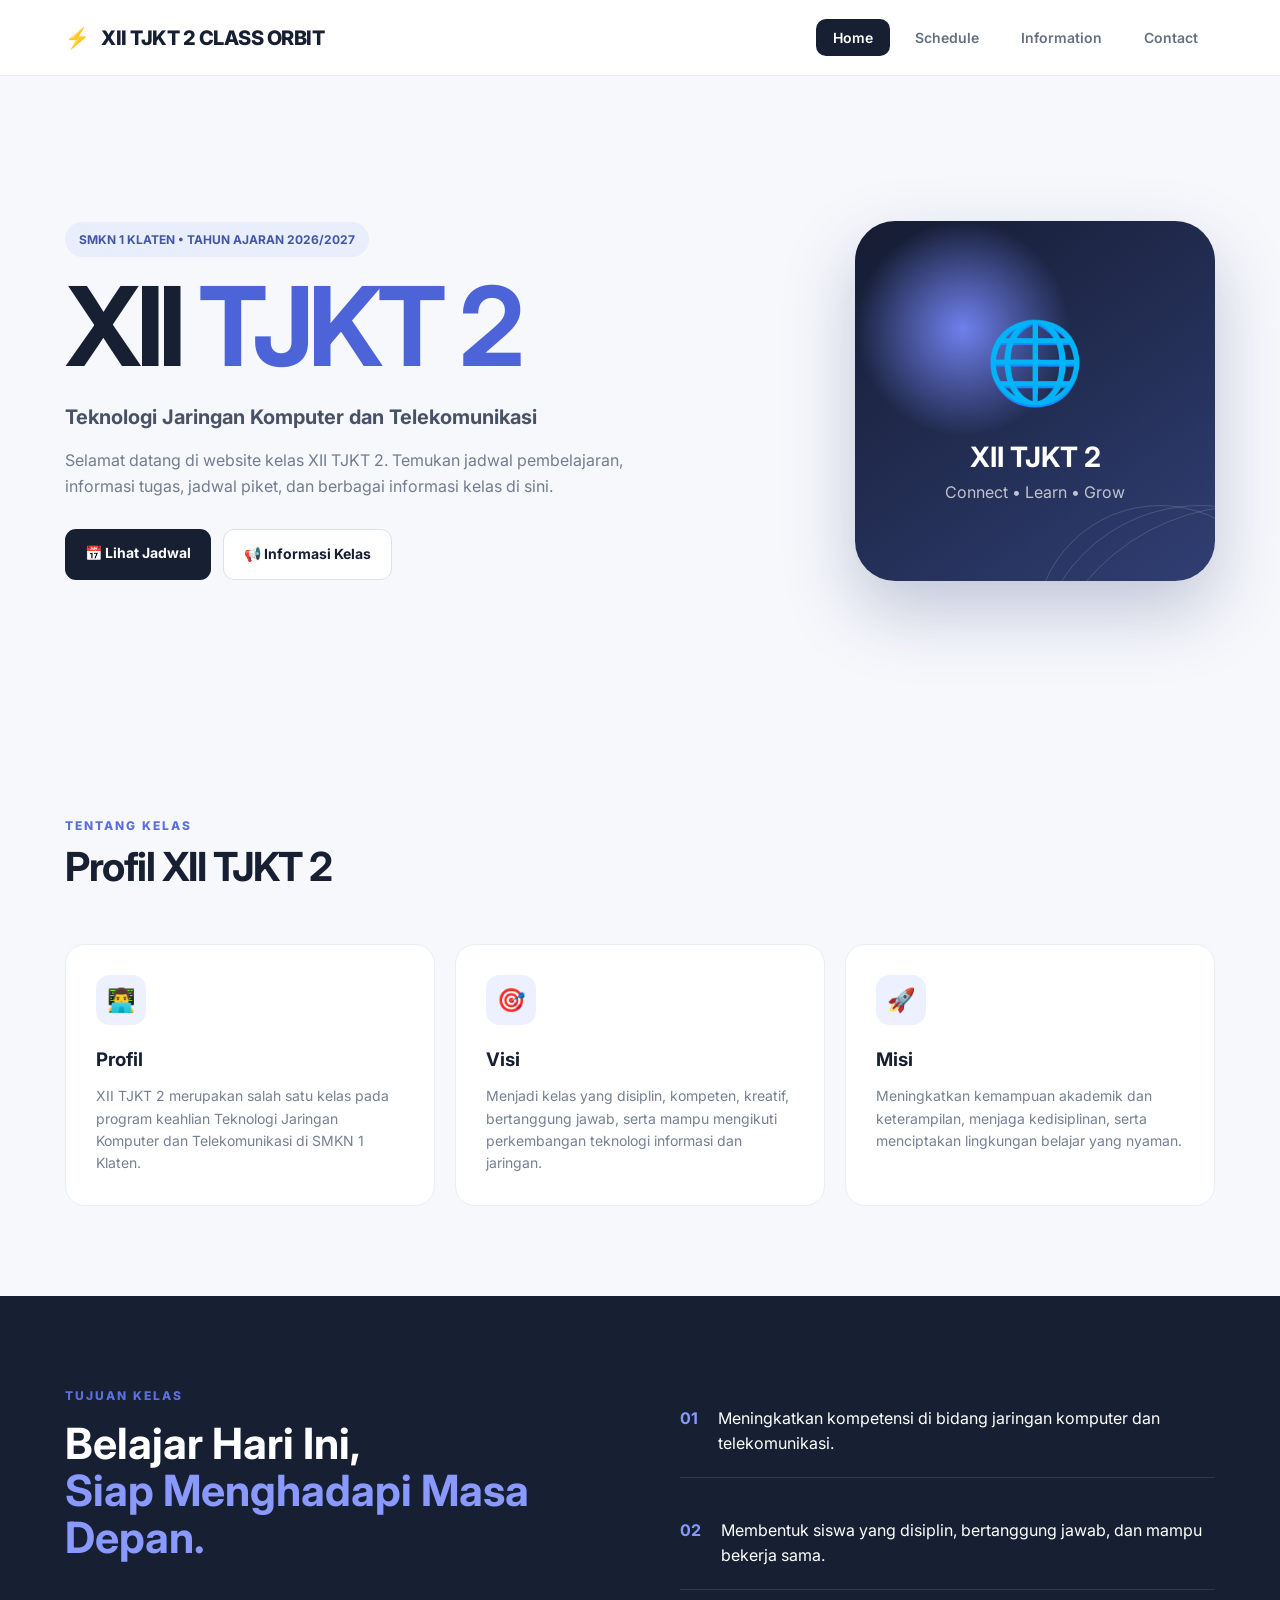
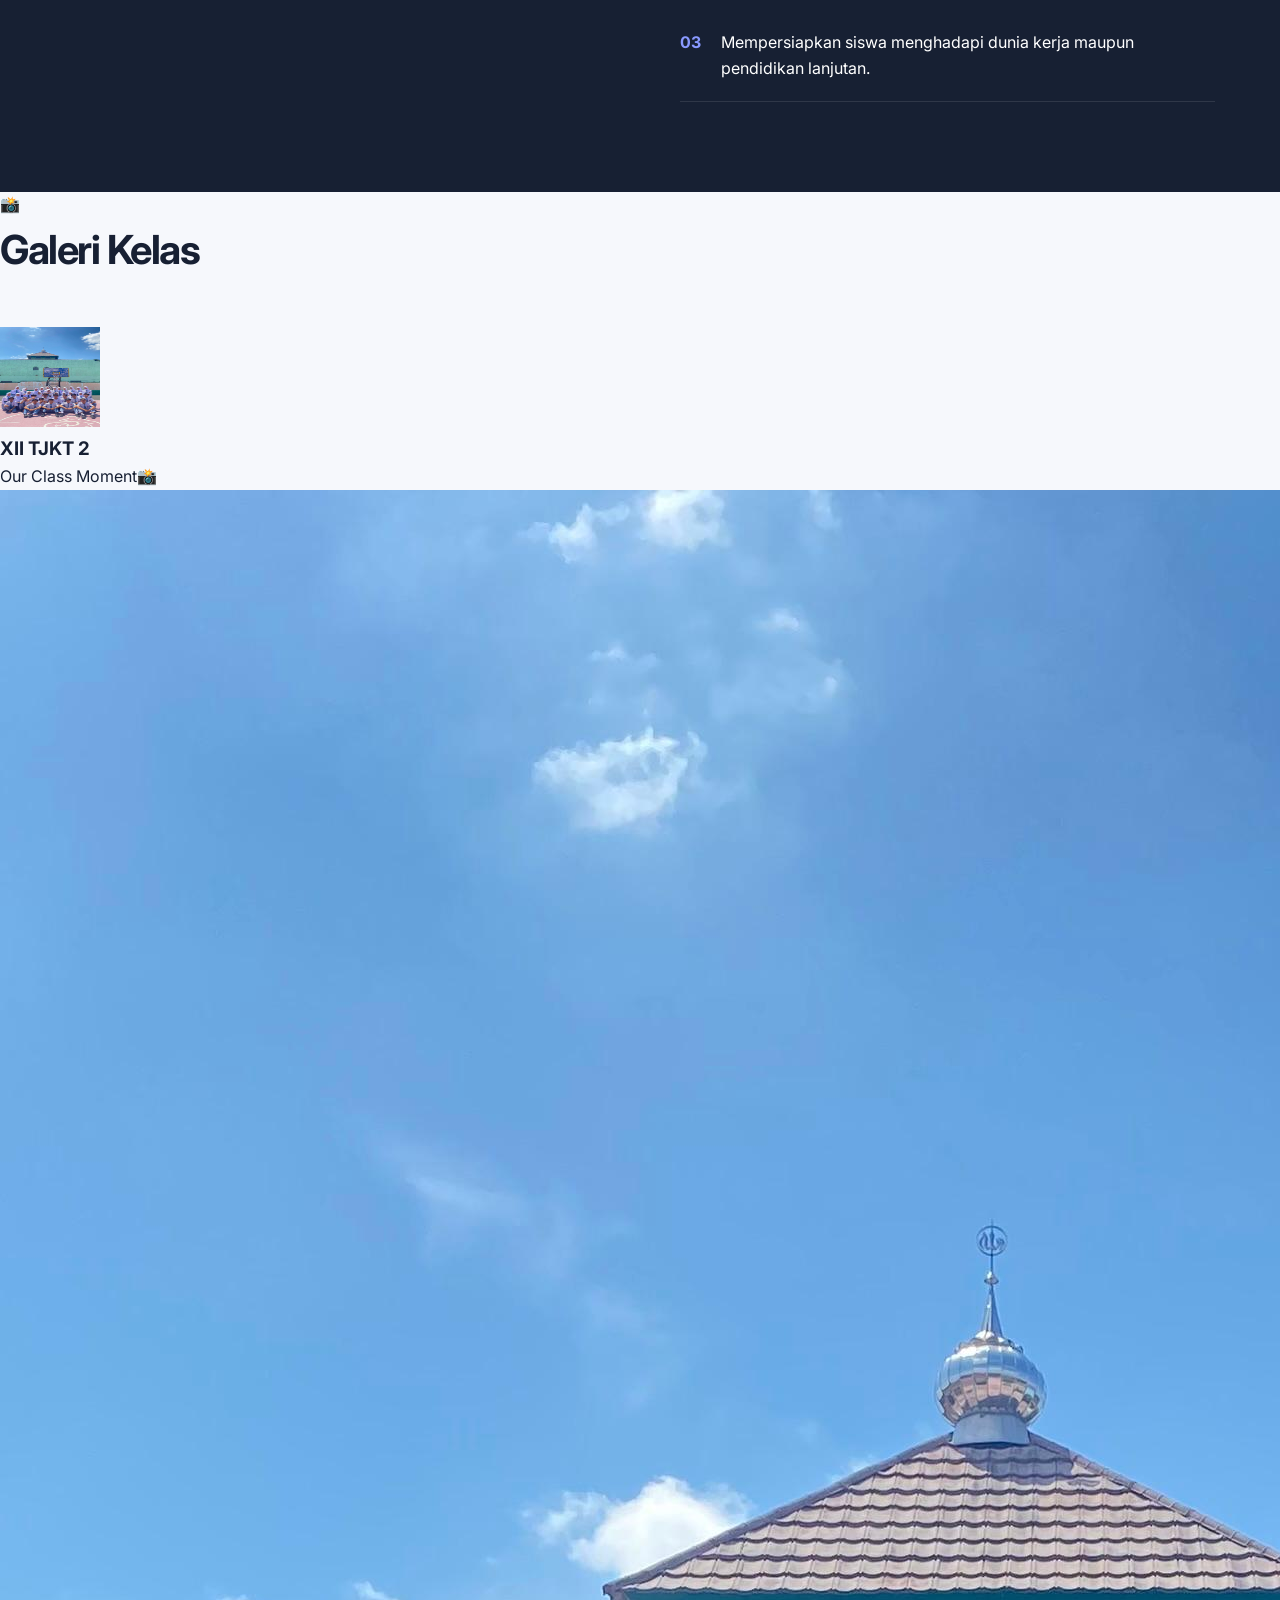
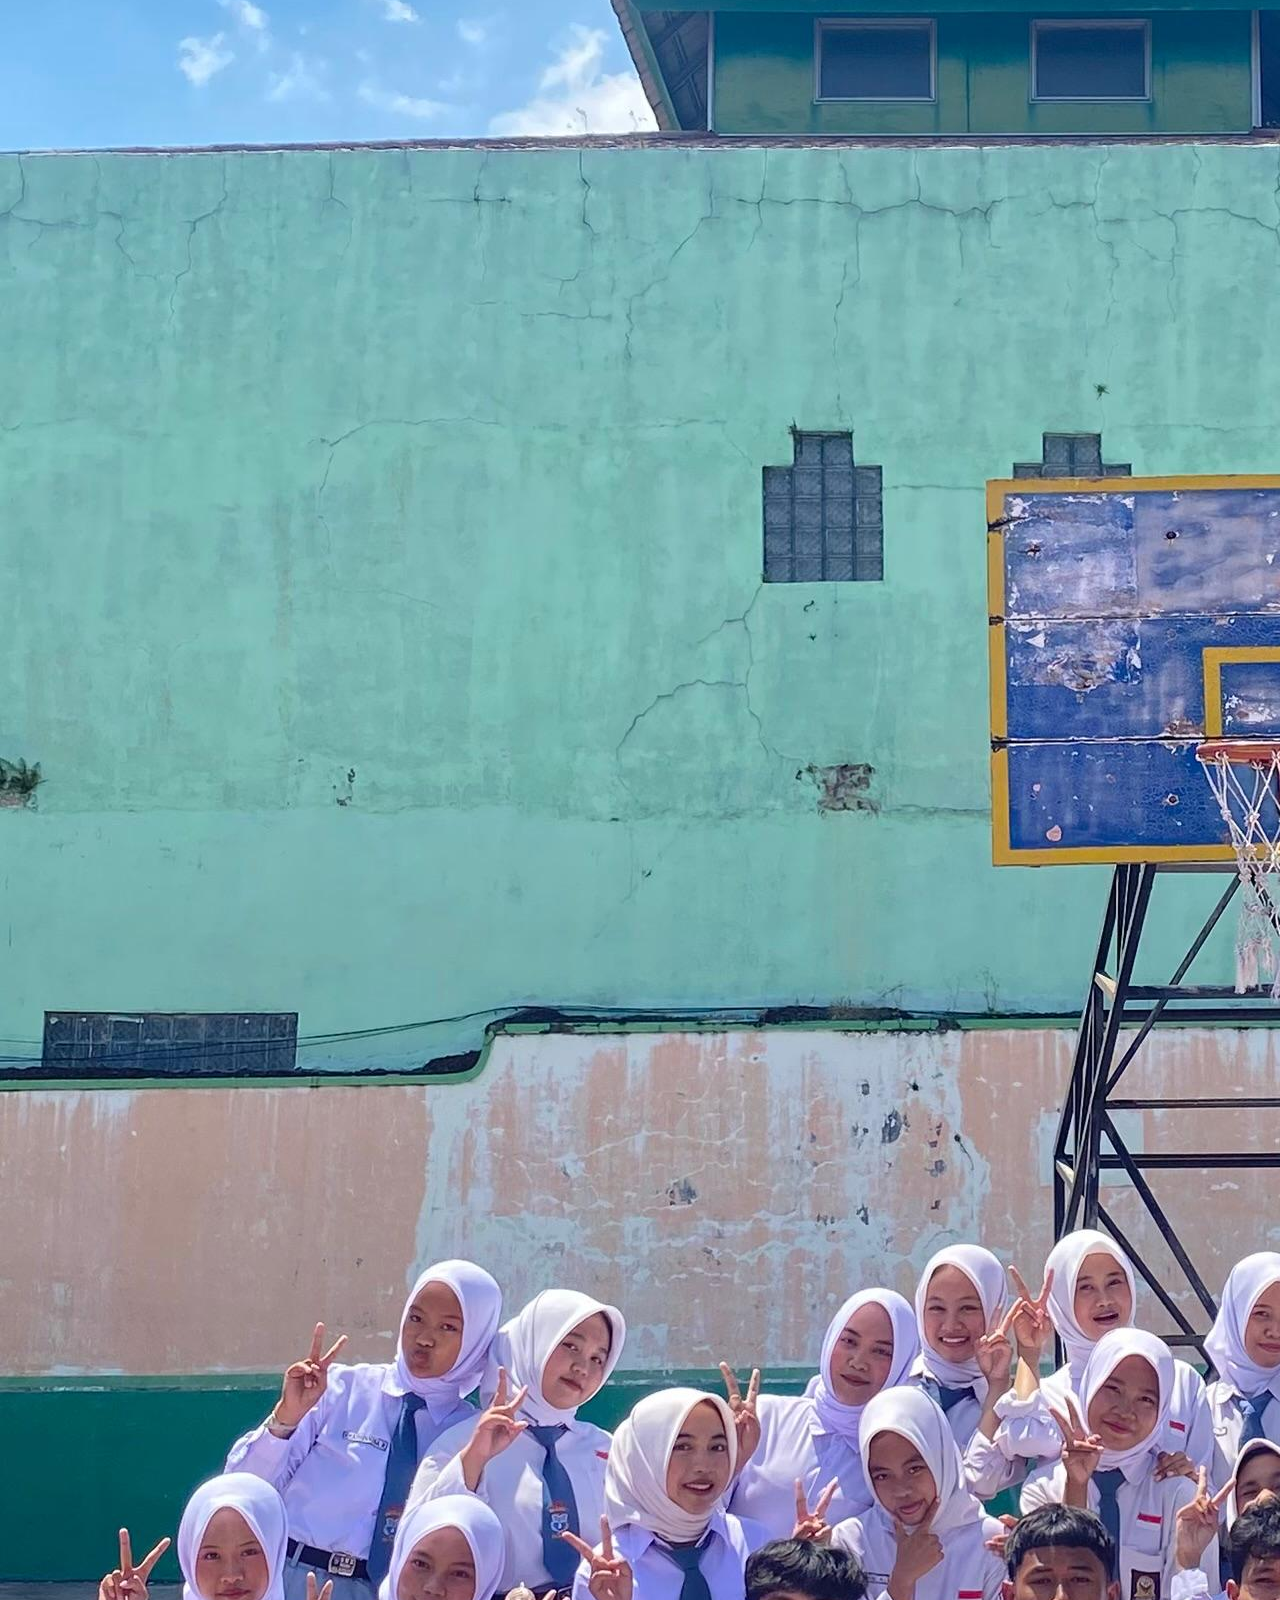
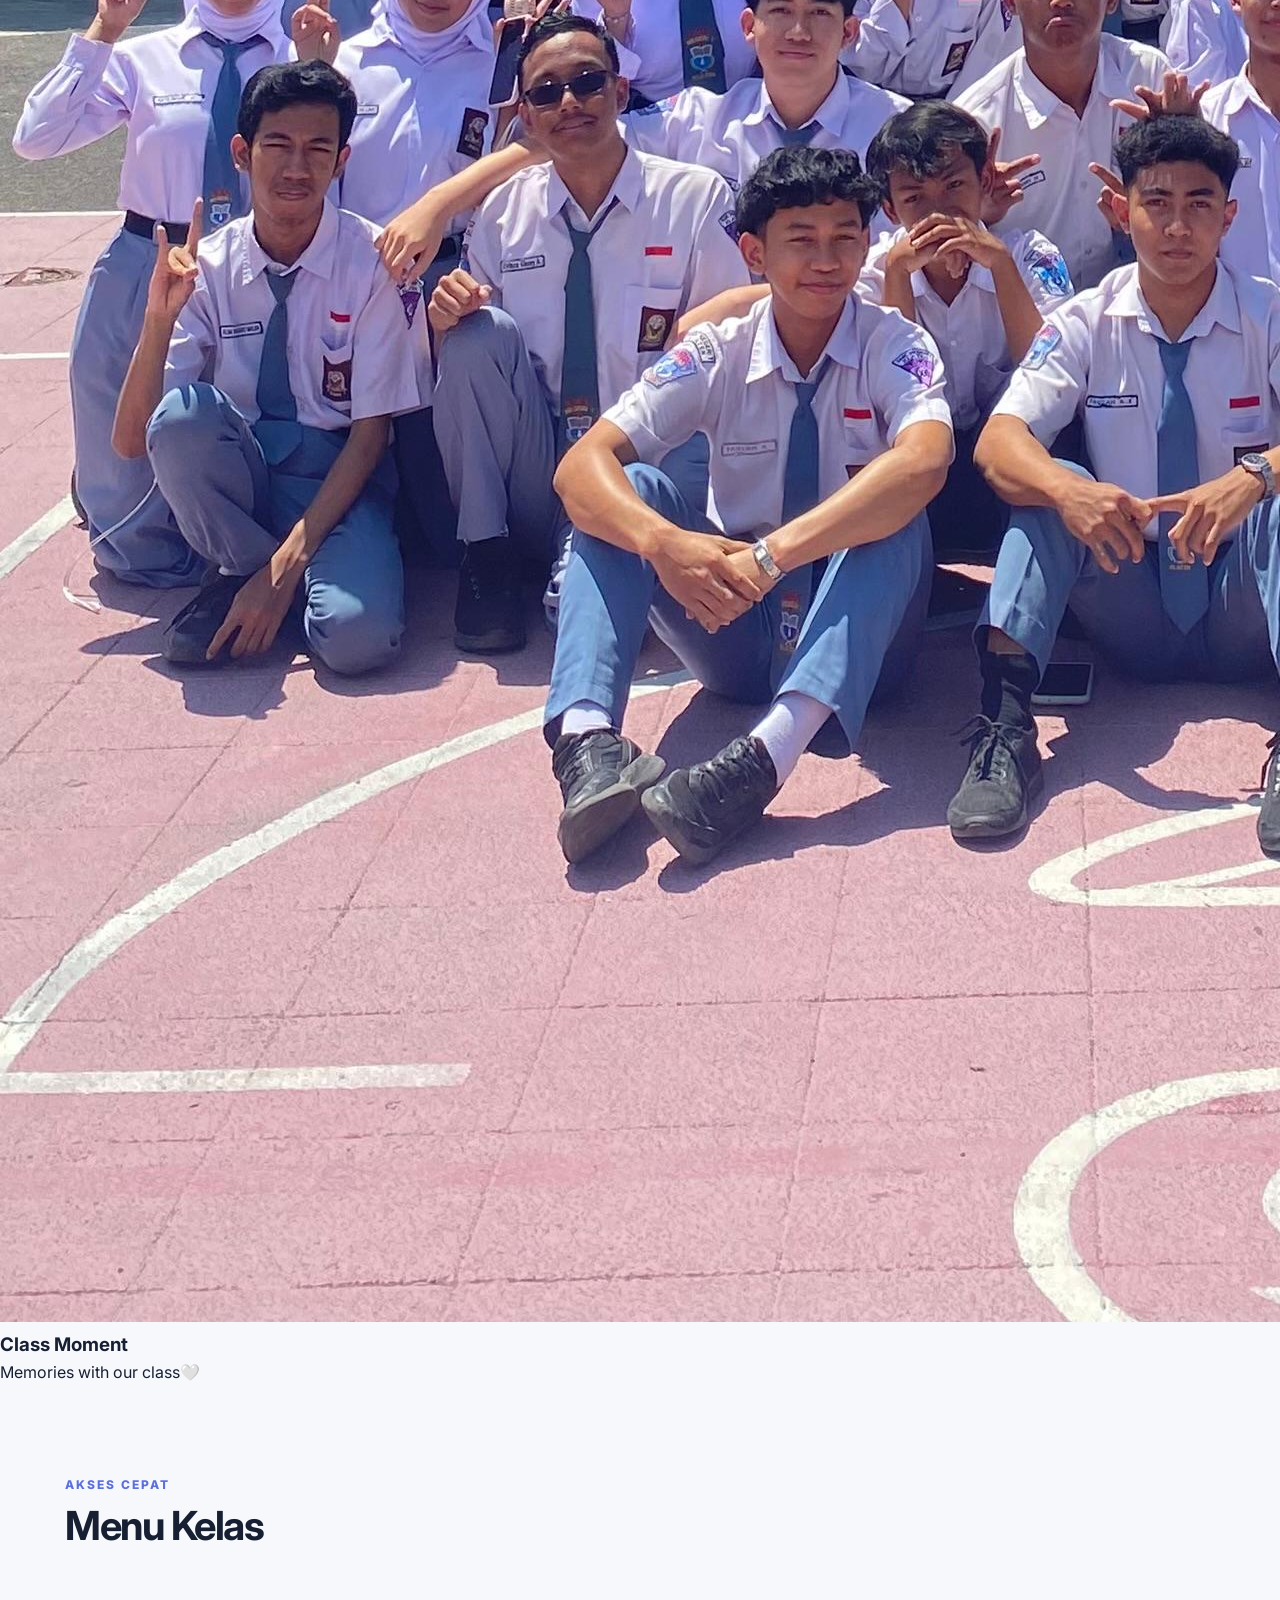
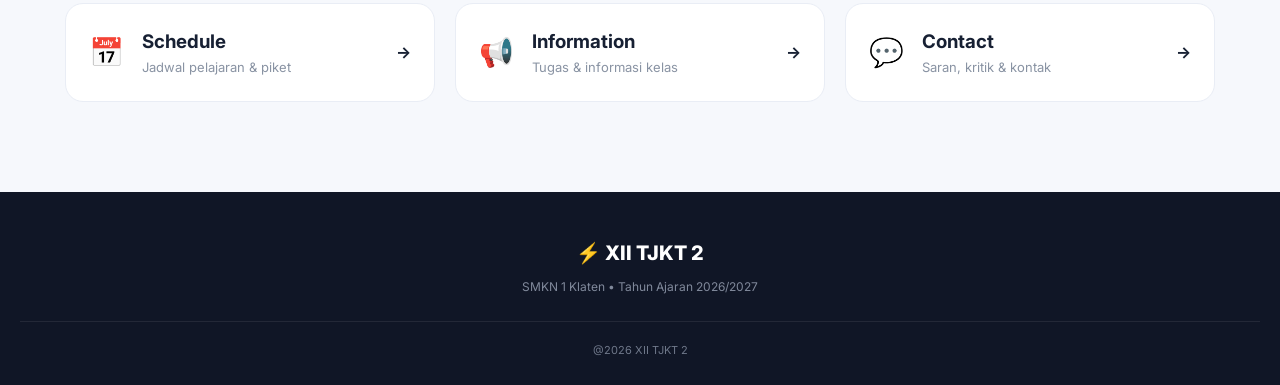
==== index.html @ 71bafb2b "Update index.html" ====
<!DOCTYPE html>
<html lang="id">
<head>
    <meta charset="UTF-8">
    <meta name="viewport" content="width=device-width, initial-scale=1.0">
    <title>XII TJKT 2 | SMKN 1 Klaten</title>
    <link rel="stylesheet" href="css.css">
</head>

<body>

<header>
    <nav class="navbar">
        <div class="logo">
            <span>⚡</span>
            XII TJKT 2 CLASS ORBIT
        </div>

        <ul class="nav-links">
            <li><a href="index.html" class="active">Home</a></li>
            <li><a href="schedule.html">Schedule</a></li>
            <li><a href="information.html">Information</a></li>
            <li><a href="contact.html">Contact</a></li>
        </ul>

        <button class="menu-btn" onclick="toggleMenu()">☰</button>
    </nav>
</header>

<main>

    <!-- HERO -->
    <section class="hero">
        <div class="hero-content">
            <p class="badge">SMKN 1 KLATEN • TAHUN AJARAN 2026/2027</p>

            <h1>
                XII <span>TJKT 2</span>
            </h1>

            <h2>
                Teknologi Jaringan Komputer dan Telekomunikasi
            </h2>

            <p>
                Selamat datang di website kelas XII TJKT 2.
                Temukan jadwal pembelajaran, informasi tugas,
                jadwal piket, dan berbagai informasi kelas di sini.
            </p>

            <div class="hero-buttons">
                <a href="schedule.html" class="btn primary">
                    📅 Lihat Jadwal
                </a>

                <a href="information.html" class="btn secondary">
                    📢 Informasi Kelas
                </a>
            </div>
        </div>

        <div class="hero-card">
            <div class="network-icon">🌐</div>
            <h3>XII TJKT 2</h3>
            <p>Connect • Learn • Grow</p>

            <div class="network-lines">
                <span></span>
                <span></span>
                <span></span>
            </div>
        </div>
    </section>

    <!-- PROFILE -->
    <section class="section">
        <div class="section-title">
            <p>TENTANG KELAS</p>
            <h2>Profil XII TJKT 2</h2>
        </div>

        <div class="profile-grid">

            <div class="profile-card">
                <div class="icon">👨‍💻</div>
                <h3>Profil</h3>
                <p>
                    XII TJKT 2 merupakan salah satu kelas pada program
                    keahlian Teknologi Jaringan Komputer dan Telekomunikasi
                    di SMKN 1 Klaten.
                </p>
            </div>

            <div class="profile-card">
                <div class="icon">🎯</div>
                <h3>Visi</h3>
                <p>
                    Menjadi kelas yang disiplin, kompeten, kreatif,
                    bertanggung jawab, serta mampu mengikuti perkembangan
                    teknologi informasi dan jaringan.
                </p>
            </div>

            <div class="profile-card">
                <div class="icon">🚀</div>
                <h3>Misi</h3>
                <p>
                    Meningkatkan kemampuan akademik dan keterampilan,
                    menjaga kedisiplinan,
                    serta menciptakan lingkungan belajar yang nyaman.
                </p>
            </div>

        </div>
    </section>

    <!-- TUJUAN -->
    <section class="purpose">
        <div class="purpose-content">
            <div>
                <p class="mini-title">TUJUAN KELAS</p>
                <h2>Belajar Hari Ini,<br><span>Siap Menghadapi Masa Depan.</span></h2>
            </div>

            <div class="purpose-list">
                <div>
                    <b>01</b>
                    <p>Meningkatkan kompetensi di bidang jaringan komputer dan telekomunikasi.</p>
                </div>

                <div>
                    <b>02</b>
                    <p>Membentuk siswa yang disiplin, bertanggung jawab, dan mampu bekerja sama.</p>
                </div>

                <div>
                    <b>03</b>
                    <p>Mempersiapkan siswa menghadapi dunia kerja maupun pendidikan lanjutan.</p>
                </div>
            </div>
        </div>
    </section>

    <!-- GALERI KELAS -->
<section class="class-gallery">

    <div class="section-title">
        <span>📸</span>
        <h2>Galeri Kelas</h2>
    </div>

    <div class="polaroid-gallery">

        <!-- FOTO 1 -->
        <div class="polaroid polaroid-left">
            <div class="polaroid-photo">
                <img src="img1.jpg" width="100" height="100" alt="Foto Kelas XII TJKT 2">
            </div>

            <div class="polaroid-caption">
                <h3>XII TJKT 2</h3>
                <p>Our Class Moment📸</p>
            </div>
        </div>

        <!-- FOTO 2 -->
        <div class="polaroid polaroid-right">
            <div class="polaroid-photo">
                <img src="img2.jpg" alt="Foto Kegiatan XII TJKT 2">
            </div>

            <div class="polaroid-caption">
                <h3>Class Moment</h3>
                <p>Memories with our class🤍</p>
            </div>
        </div>

    </div>

</section>
    
    <!-- QUICK ACCESS -->
    <section class="section">
        <div class="section-title">
            <p>AKSES CEPAT</p>
            <h2>Menu Kelas</h2>
        </div>

        <div class="quick-grid">

            <a href="schedule.html" class="quick-card">
                <span>📅</span>
                <div>
                    <h3>Schedule</h3>
                    <p>Jadwal pelajaran & piket</p>
                </div>
                <b>→</b>
            </a>

            <a href="information.html" class="quick-card">
                <span>📢</span>
                <div>
                    <h3>Information</h3>
                    <p>Tugas & informasi kelas</p>
                </div>
                <b>→</b>
            </a>

            <a href="contact.html" class="quick-card">
                <span>💬</span>
                <div>
                    <h3>Contact</h3>
                    <p>Saran, kritik & kontak</p>
                </div>
                <b>→</b>
            </a>

        </div>
    </section>

</main>

<footer>
    <div class="footer-logo">⚡ XII TJKT 2</div>
    <p>SMKN 1 Klaten • Tahun Ajaran 2026/2027</p>
    <div class="copyright">@2026 XII TJKT 2</div>
</footer>

<script src="js.js"></script>

</body>
</html>
---- css.css ----
@import url('https://fonts.googleapis.com/css2?family=Inter:wght@400;500;600;700;800&display=swap');

* {
    margin: 0;
    padding: 0;
    box-sizing: border-box;
}

html {
    scroll-behavior: smooth;
}

body {
    font-family: 'Inter', sans-serif;
    background: #f6f8fc;
    color: #172033;
    line-height: 1.6;
}


/* =========================
   NAVBAR
========================= */

header {
    position: sticky;
    top: 0;
    z-index: 1000;
    background: rgba(255,255,255,.92);
    backdrop-filter: blur(15px);
    border-bottom: 1px solid #e9edf5;
}

.navbar {
    max-width: 1200px;
    margin: auto;
    height: 75px;

    display: flex;
    align-items: center;
    justify-content: space-between;

    padding: 0 25px;
}

.logo {
    font-size: 20px;
    font-weight: 800;
    letter-spacing: -.5px;
}

.logo span {
    margin-right: 8px;
}

.nav-links {
    display: flex;
    gap: 8px;
    list-style: none;
}

.nav-links a {
    text-decoration: none;
    color: #657083;

    padding: 10px 17px;
    border-radius: 10px;

    font-size: 14px;
    font-weight: 600;

    transition: .3s;
}

.nav-links a:hover,
.nav-links a.active {
    background: #172033;
    color: white;
}

.menu-btn {
    display: none;
    border: none;
    background: none;
    font-size: 25px;
    cursor: pointer;
}


/* =========================
   HERO
========================= */

.hero {
    min-height: 650px;

    max-width: 1200px;
    margin: auto;

    padding: 80px 25px;

    display: flex;
    align-items: center;
    justify-content: space-between;

    gap: 70px;
}

.hero-content {
    max-width: 650px;
}

.badge {
    display: inline-block;

    background: #e9eefc;
    color: #4257a5;

    padding: 8px 14px;
    border-radius: 50px;

    font-size: 12px;
    font-weight: 700;

    margin-bottom: 20px;
}

.hero h1 {
    font-size: clamp(65px, 10vw, 110px);
    line-height: .9;

    letter-spacing: -6px;
}

.hero h1 span {
    color: #4d63d8;
}

.hero h2 {
    margin-top: 25px;

    font-size: 20px;
    color: #475267;
}

.hero-content > p:not(.badge) {
    margin-top: 15px;

    max-width: 570px;
    color: #727d90;
}

.hero-buttons {
    display: flex;
    gap: 12px;
    margin-top: 30px;
}

.btn {
    display: inline-block;

    padding: 13px 20px;

    border-radius: 11px;

    text-decoration: none;

    font-size: 14px;
    font-weight: 700;

    transition: .3s;
}

.btn.primary {
    background: #172033;
    color: white;
}

.btn.primary:hover {
    transform: translateY(-3px);
}

.btn.secondary {
    border: 1px solid #dce1ea;
    color: #172033;
    background: white;
}


/* HERO CARD */

.hero-card {
    width: 360px;
    height: 360px;

    flex-shrink: 0;

    border-radius: 40px;

    background:
        radial-gradient(circle at 30% 30%, #6f80ed, transparent 30%),
        linear-gradient(145deg, #151c32, #303e73);

    color: white;

    display: flex;
    flex-direction: column;

    align-items: center;
    justify-content: center;

    box-shadow: 0 30px 70px rgba(39,53,110,.25);

    position: relative;
    overflow: hidden;
}

.network-icon {
    font-size: 80px;
    margin-bottom: 10px;
}

.hero-card h3 {
    font-size: 28px;
}

.hero-card p {
    opacity: .7;
}

.network-lines span {
    position: absolute;

    border: 1px solid rgba(255,255,255,.15);
    border-radius: 50%;
}

.network-lines span:nth-child(1) {
    width: 250px;
    height: 250px;
}

.network-lines span:nth-child(2) {
    width: 330px;
    height: 330px;
}

.network-lines span:nth-child(3) {
    width: 430px;
    height: 430px;
}


/* =========================
   SECTION
========================= */

.section {
    max-width: 1200px;
    margin: auto;
    padding: 90px 25px;
}

.section-title {
    margin-bottom: 45px;
}

.section-title p,
.mini-title {
    color: #5c70dd;

    font-size: 12px;
    font-weight: 800;

    letter-spacing: 2px;
}

.section-title h2 {
    font-size: 40px;
    letter-spacing: -1.5px;
}


/* =========================
   PROFILE
========================= */

.profile-grid {
    display: grid;
    grid-template-columns: repeat(3, 1fr);
    gap: 20px;
}

.profile-card {
    background: white;

    padding: 30px;

    border-radius: 20px;

    border: 1px solid #e9edf5;

    transition: .3s;
}

.profile-card:hover {
    transform: translateY(-6px);
    box-shadow: 0 20px 50px rgba(30,40,70,.08);
}

.profile-card .icon {
    width: 50px;
    height: 50px;

    display: grid;
    place-items: center;

    background: #edf0ff;

    border-radius: 14px;

    font-size: 23px;

    margin-bottom: 20px;
}

.profile-card h3 {
    margin-bottom: 10px;
}

.profile-card p {
    color: #758093;
    font-size: 14px;
}


/* =========================
   PURPOSE
========================= */

.purpose {
    background: #172033;
    color: white;
}

.purpose-content {
    max-width: 1200px;

    margin: auto;

    padding: 90px 25px;

    display: grid;

    grid-template-columns: 1fr 1fr;

    gap: 80px;
}

.purpose h2 {
    font-size: 43px;
    line-height: 1.1;

    margin-top: 15px;
}

.purpose h2 span {
    color: #8999ff;
}

.purpose-list {
    display: flex;
    flex-direction: column;
    gap: 20px;
}

.purpose-list div {
    display: flex;
    gap: 20px;

    padding: 20px 0;

    border-bottom: 1px solid rgba(255,255,255,.1);
}

.purpose-list b {
    color: #8999ff;
}


/* =========================
   QUICK ACCESS
========================= */

.quick-grid {
    display: grid;
    grid-template-columns: repeat(3,1fr);
    gap: 20px;
}

.quick-card {
    background: white;

    border: 1px solid #e9edf5;

    padding: 23px;

    border-radius: 18px;

    display: flex;
    align-items: center;
    gap: 18px;

    text-decoration: none;

    color: #172033;

    transition: .3s;
}

.quick-card:hover {
    transform: translateY(-5px);
}

.quick-card > span {
    font-size: 28px;
}

.quick-card p {
    color: #8993a3;
    font-size: 13px;
}

.quick-card b {
    margin-left: auto;
}


/* =========================
   PAGE HEADER
========================= */

.page-header {
    padding: 90px 25px;

    text-align: center;

    background: #172033;
    color: white;
}

.page-header p {
    color: #8999ff;

    font-size: 12px;
    font-weight: 800;

    letter-spacing: 2px;
}

.page-header h1 {
    font-size: 65px;
    margin: 8px 0;
}

.page-header span {
    color: #aab1c0;
}


/* =========================
   TABLE
========================= */

.table-wrapper {
    overflow-x: auto;

    background: white;

    border-radius: 18px;

    border: 1px solid #e5e9f1;
}

table {
    width: 100%;
    border-collapse: collapse;

    min-width: 800px;
}

th {
    background: #172033;
    color: white;

    padding: 16px;

    text-align: left;

    font-size: 13px;
}

td {
    padding: 16px;

    border-bottom: 1px solid #edf0f5;

    font-size: 13px;
}

tr:hover td {
    background: #f8f9fc;
}


/* =========================
   DUTY
========================= */

.dark-section {
    max-width: none;
    background: #172033;
    color: white;
}

.dark-section .section-title {
    max-width: 1150px;
    margin-left: auto;
    margin-right: auto;
}

.dark-section .section-title h2 {
    color: white;
}

.schedule-cards {
    max-width: 1150px;

    margin: auto;

    display: grid;
    grid-template-columns: repeat(3,1fr);

    gap: 20px;
}

.duty-card {
    background: #222b42;

    border: 1px solid #303a53;

    padding: 30px;

    border-radius: 20px;
}

.duty-icon {
    font-size: 35px;
    margin-bottom: 15px;
}

.duty-card h3 {
    margin-bottom: 18px;
}

.duty-card ul {
    list-style: none;

    display: flex;
    flex-direction: column;

    gap: 10px;
}

.duty-card li {
    font-size: 13px;
    color: #b3bac8;
}

.duty-card b {
    color: white;
}


/* =========================
   INFORMATION
========================= */

.information-grid {
    display: flex;
    flex-direction: column;
    gap: 18px;
}

.info-card {
    display: flex;

    background: white;

    border: 1px solid #e5e9f1;

    border-radius: 18px;

    padding: 25px;

    gap: 25px;

    transition: .3s;
}

.info-card:hover {
    transform: translateX(5px);
}

.info-date {
    width: 65px;
    height: 65px;

    background: #edf0ff;

    border-radius: 14px;

    display: flex;
    flex-direction: column;

    align-items: center;
    justify-content: center;

    flex-shrink: 0;
}

.info-date strong {
    font-size: 21px;
}

.info-date span {
    font-size: 10px;
    font-weight: 700;
}

.category {
    display: inline-block;

    padding: 4px 9px;

    border-radius: 5px;

    font-size: 9px;
    font-weight: 800;

    margin-bottom: 7px;
}

.task {
    background: #e9efff;
    color: #5064c9;
}

.announcement {
    background: #eaf8ef;
    color: #31844e;
}

.important {
    background: #fff0e8;
    color: #bd6435;
}

.info-content p {
    color: #7b8595;
    font-size: 13px;

    margin: 5px 0 10px;
}

.info-content small {
    color: #9099a8;
}


/* REMINDER */

.reminder {
    max-width: 1150px;

    margin: 0 auto 90px;

    padding: 30px;

    background: #e9edff;

    border-radius: 20px;

    display: flex;
    gap: 20px;
    align-items: center;
}

.reminder span {
    font-size: 35px;
}

.reminder p {
    color: #68738b;
    font-size: 13px;
}


/* =========================
   CONTACT
========================= */

.contact-section {
    max-width: 1100px;

    margin: auto;

    padding: 90px 25px;

    display: grid;

    grid-template-columns: 1fr 1fr;

    gap: 70px;
}

.contact-info h2 {
    font-size: 40px;

    margin: 10px 0;
}

.contact-info > p {
    color: #758093;
    font-size: 14px;
}

.contact-item {
    display: flex;
    align-items: center;

    gap: 15px;

    margin-top: 25px;
}

.contact-item > span {
    width: 45px;
    height: 45px;

    display: grid;
    place-items: center;

    background: #edf0ff;

    border-radius: 12px;
}

.contact-item h4 {
    font-size: 14px;
}

.contact-item p {
    color: #7d8798;
    font-size: 12px;
}


.contact-form {
    background: white;

    padding: 35px;

    border-radius: 22px;

    border: 1px solid #e5e9f1;

    box-shadow: 0 20px 50px rgba(30,40,70,.05);
}

.contact-form h3 {
    font-size: 23px;

    margin-bottom: 25px;
}

.contact-form form {
    display: flex;
    flex-direction: column;

    gap: 9px;
}

.contact-form label {
    font-size: 12px;
    font-weight: 700;

    margin-top: 8px;
}

.contact-form input,
.contact-form select,
.contact-form textarea {
    width: 100%;

    border: 1px solid #dfe4ed;

    border-radius: 10px;

    padding: 12px;

    font-family: inherit;

    outline: none;

    background: #fafbfc;
}

.contact-form textarea {
    resize: vertical;
}

.contact-form input:focus,
.contact-form select:focus,
.contact-form textarea:focus {
    border-color: #6375dd;
}

.contact-form button {
    border: none;

    cursor: pointer;

    margin-top: 12px;
}


/* =========================
   FOOTER
========================= */

footer {
    background: #101626;

    color: white;

    text-align: center;

    padding: 45px 20px 25px;
}

.footer-logo {
    font-weight: 800;
    font-size: 20px;
}

footer p {
    color: #80899b;

    font-size: 12px;

    margin: 8px 0 25px;
}

.copyright {
    padding-top: 20px;

    border-top: 1px solid rgba(255,255,255,.08);

    color: #6f788a;

    font-size: 11px;
}


/* =========================
   RESPONSIVE
========================= */

@media (max-width: 850px) {

    .nav-links {
        display: none;

        position: absolute;

        top: 75px;
        left: 0;

        width: 100%;

        background: white;

        flex-direction: column;

        padding: 15px 25px;

        border-bottom: 1px solid #eee;
    }

    .nav-links.show {
        display: flex;
    }

    .nav-links a {
        display: block;
    }

    .menu-btn {
        display: block;
    }


    .hero {
        flex-direction: column;

        text-align: center;

        padding-top: 60px;
    }

    .hero-content > p:not(.badge) {
        margin-left: auto;
        margin-right: auto;
    }

    .hero-buttons {
        justify-content: center;
    }

    .hero-card {
        width: 300px;
        height: 300px;
    }


    .profile-grid,
    .quick-grid,
    .schedule-cards {
        grid-template-columns: 1fr;
    }


    .purpose-content,
    .contact-section {
        grid-template-columns: 1fr;
    }

    .purpose h2 {
        font-size: 35px;
    }

    .page-header h1 {
        font-size: 50px;
    }
}


@media (max-width: 500px) {

    .hero h1 {
        font-size: 70px;
    }

    .hero h2 {
        font-size: 17px;
    }

    .hero-buttons {
        flex-direction: column;
    }

    .hero-buttons .btn {
        width: 100%;
    }

    .section {
        padding: 65px 18px;
    }

    .section-title h2 {
        font-size: 32px;
    }

    .info-card {
        gap: 15px;
        padding: 18px;
    }

    .contact-section {
        padding: 60px 18px;
    }

    .contact-form {
        padding: 25px;
    }
    
    /* =========================
   GALERI POLAROID
========================= */

.class-gallery {
    padding: 70px 5%;
    max-width: 1100px;
    margin: auto;
}

.section-title {
    text-align: center;
    margin-bottom: 45px;
}

.section-title span {
    font-size: 32px;
    display: block;
    margin-bottom: 8px;
}

.section-title h2 {
    font-size: 30px;
    margin: 0 0 8px;
}

.section-title p {
    margin: 0;
    opacity: 0.7;
    font-size: 15px;
}


/* AREA POLAROID */

.polaroid-gallery {
    display: flex;
    justify-content: center;
    align-items: center;
    gap: 55px;
    flex-wrap: wrap;
    padding: 20px;
}


/* POLAROID */

.polaroid {
    width: 330px;
    padding: 15px 15px 25px;
    background: white;
    box-shadow: 0 15px 35px rgba(0, 0, 0, 0.20);
    transition: all 0.35s ease;
    position: relative;
}


/* FOTO */

.polaroid-photo {
    width: 100%;
    height: 300px;
    overflow: hidden;
    background: #eee;
}

.polaroid-photo img {
    width: 50%;
    height: 50%;
    object-fit: contain;
    display: block;
    transition: transform 0.5s ease;
}


/* TEKS */

.polaroid-caption {
    text-align: center;
    padding-top: 15px;
    color: #222;
}

.polaroid-caption h3 {
    margin: 0 0 5px;
    font-size: 20px;
}

.polaroid-caption p {
    margin: 0;
    font-size: 14px;
    color: #666;
}


/* FOTO KIRI MIRING */

.polaroid-left {
    transform: rotate(-4deg);
}


/* FOTO KANAN MIRING */

.polaroid-right {
    transform: rotate(4deg);
}


/* HOVER */

.polaroid:hover {
    transform: rotate(0deg) translateY(-12px) scale(1.04);
    box-shadow: 0 25px 45px rgba(0, 0, 0, 0.28);
    z-index: 5;
}

.polaroid:hover img {
    transform: scale(1.06);
}


/* EFEK TAPE */

.polaroid::before {
    content: "";
    position: absolute;
    width: 80px;
    height: 25px;
    background: rgba(255, 235, 170, 0.75);
    top: -12px;
    left: 50%;
    transform: translateX(-50%) rotate(-2deg);
    z-index: 2;
}


/* HP */

@media (max-width: 700px) {

    .class-gallery {
        padding: 50px 20px;
    }

    .section-title h2 {
        font-size: 25px;
    }

    .polaroid-gallery {
        gap: 40px;
    }

    .polaroid {
        width: 290px;
    }

    .polaroid-photo {
        height: 270px;
    }
    
}
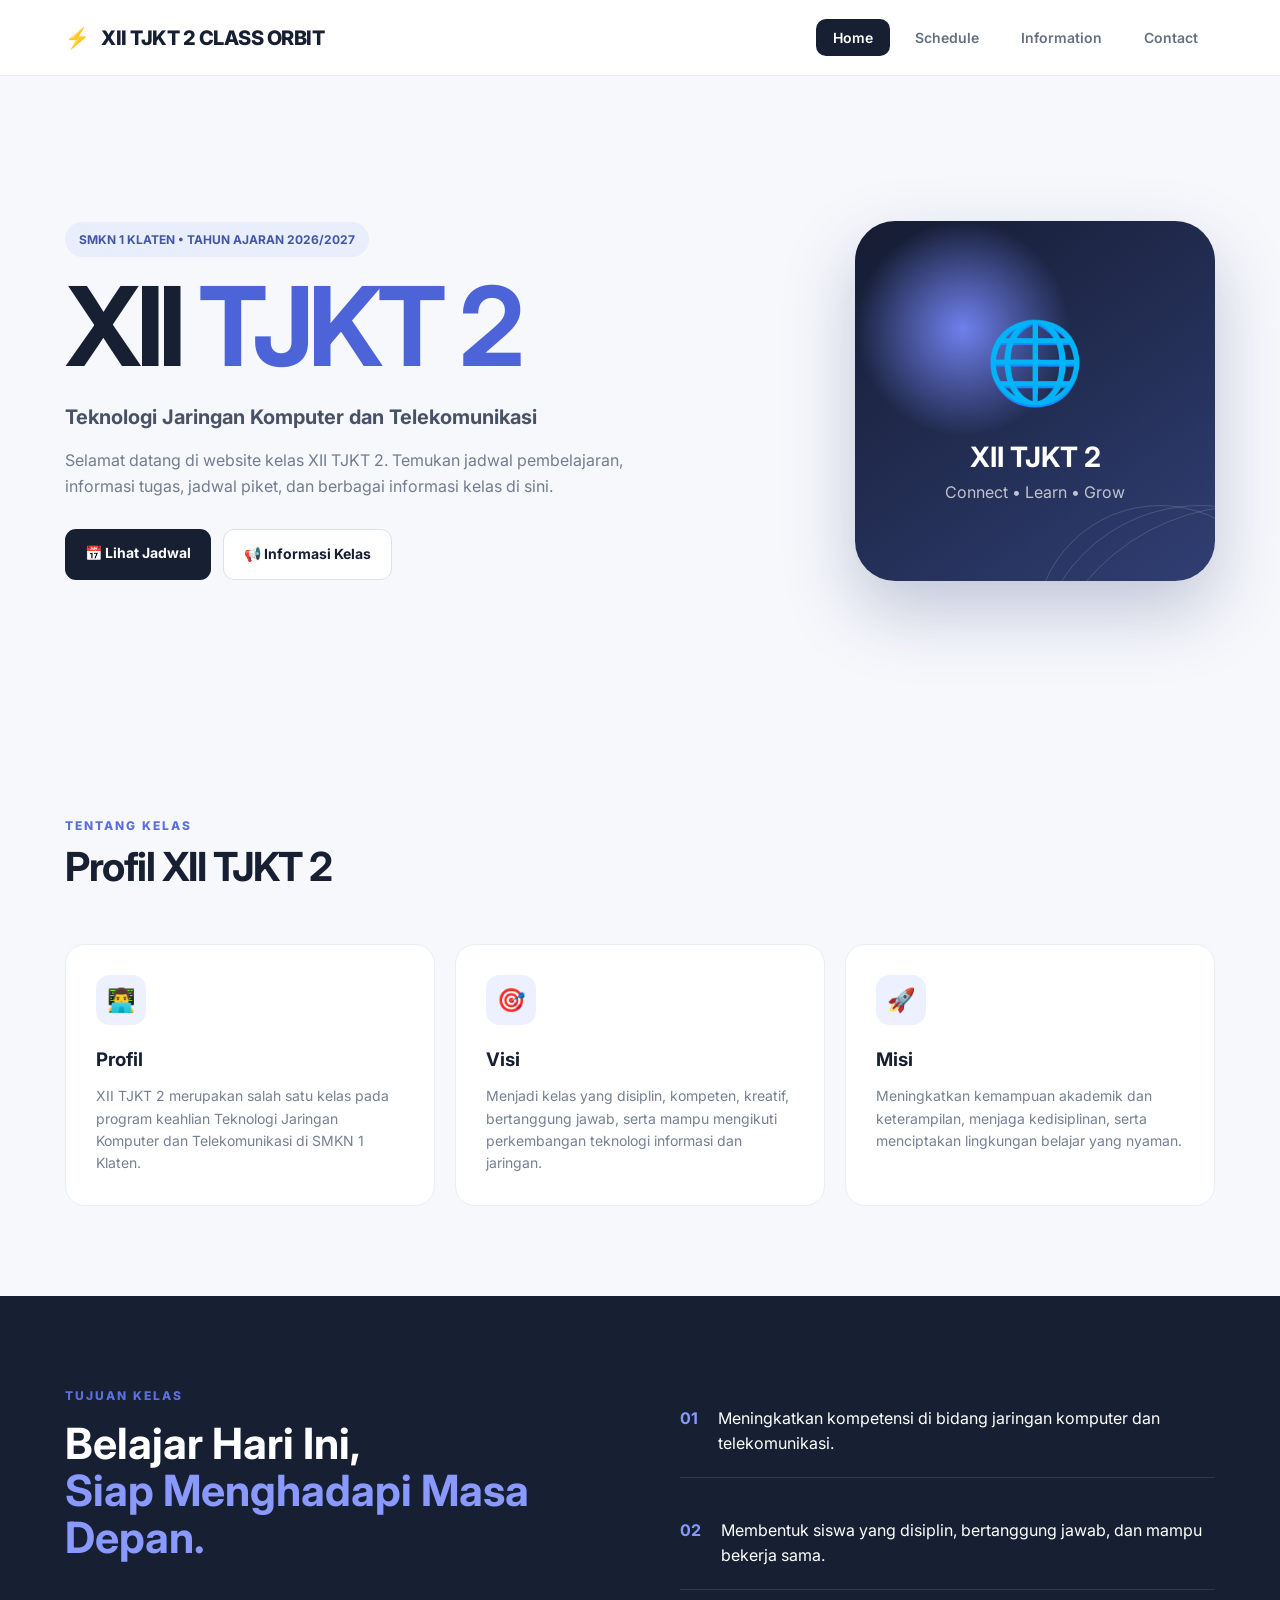
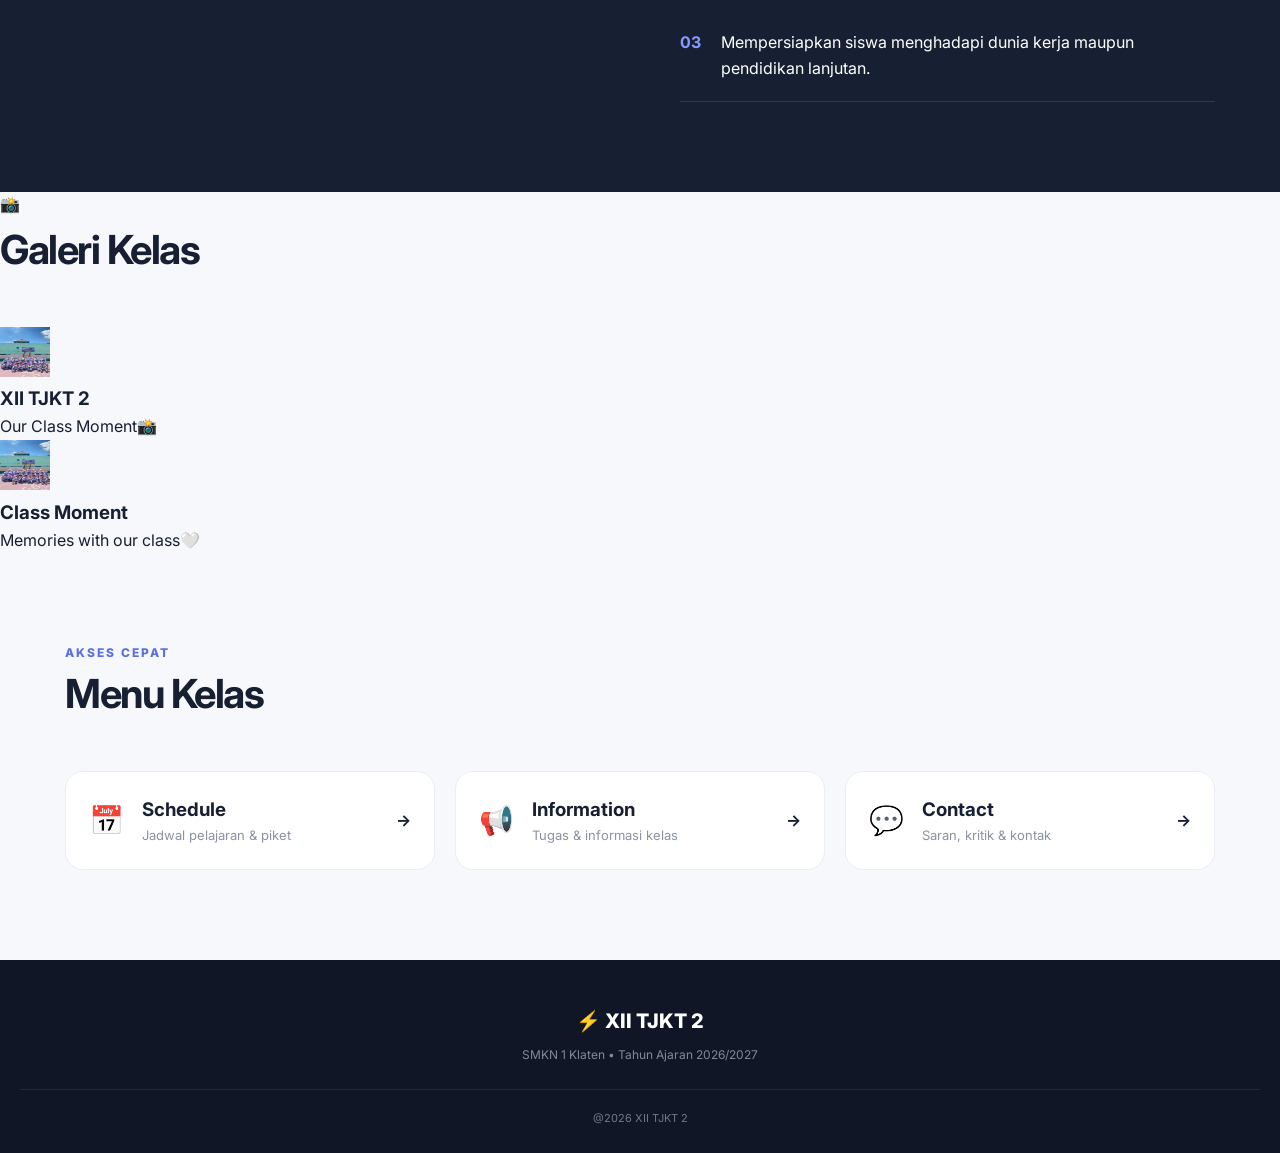
==== commit 36dfbeb6: "Update index.html" ====
--- a/index.html
+++ b/index.html
@@ -154,7 +154,7 @@
         <!-- FOTO 1 -->
         <div class="polaroid polaroid-left">
             <div class="polaroid-photo">
-                <img src="img1.jpg" width="100" height="100" alt="Foto Kelas XII TJKT 2">
+                <img src="img1.jpg" width="50" height="50" alt="Foto Kelas XII TJKT 2">
             </div>
 
             <div class="polaroid-caption">
@@ -166,7 +166,7 @@
         <!-- FOTO 2 -->
         <div class="polaroid polaroid-right">
             <div class="polaroid-photo">
-                <img src="img2.jpg" alt="Foto Kegiatan XII TJKT 2">
+                <img src="img2.jpg" width="50" height="50" alt="Foto Kegiatan XII TJKT 2">
             </div>
 
             <div class="polaroid-caption">
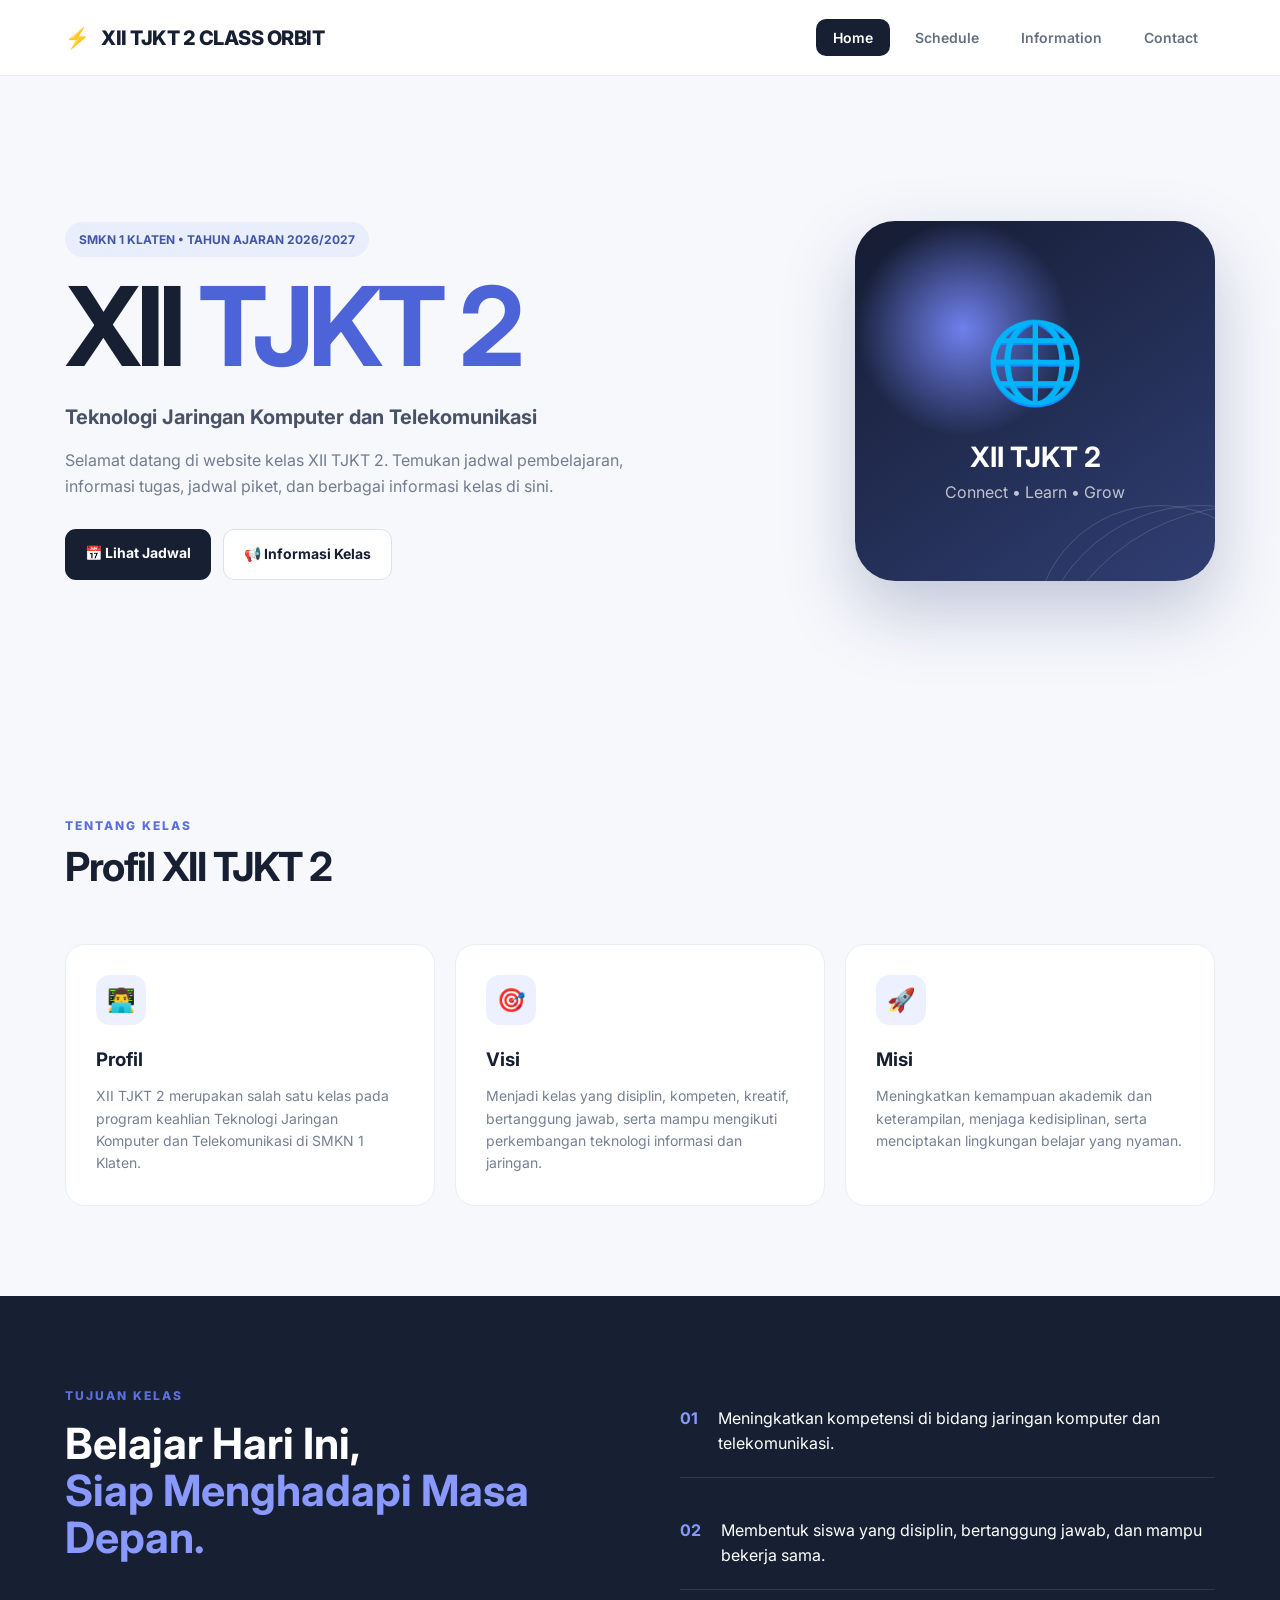
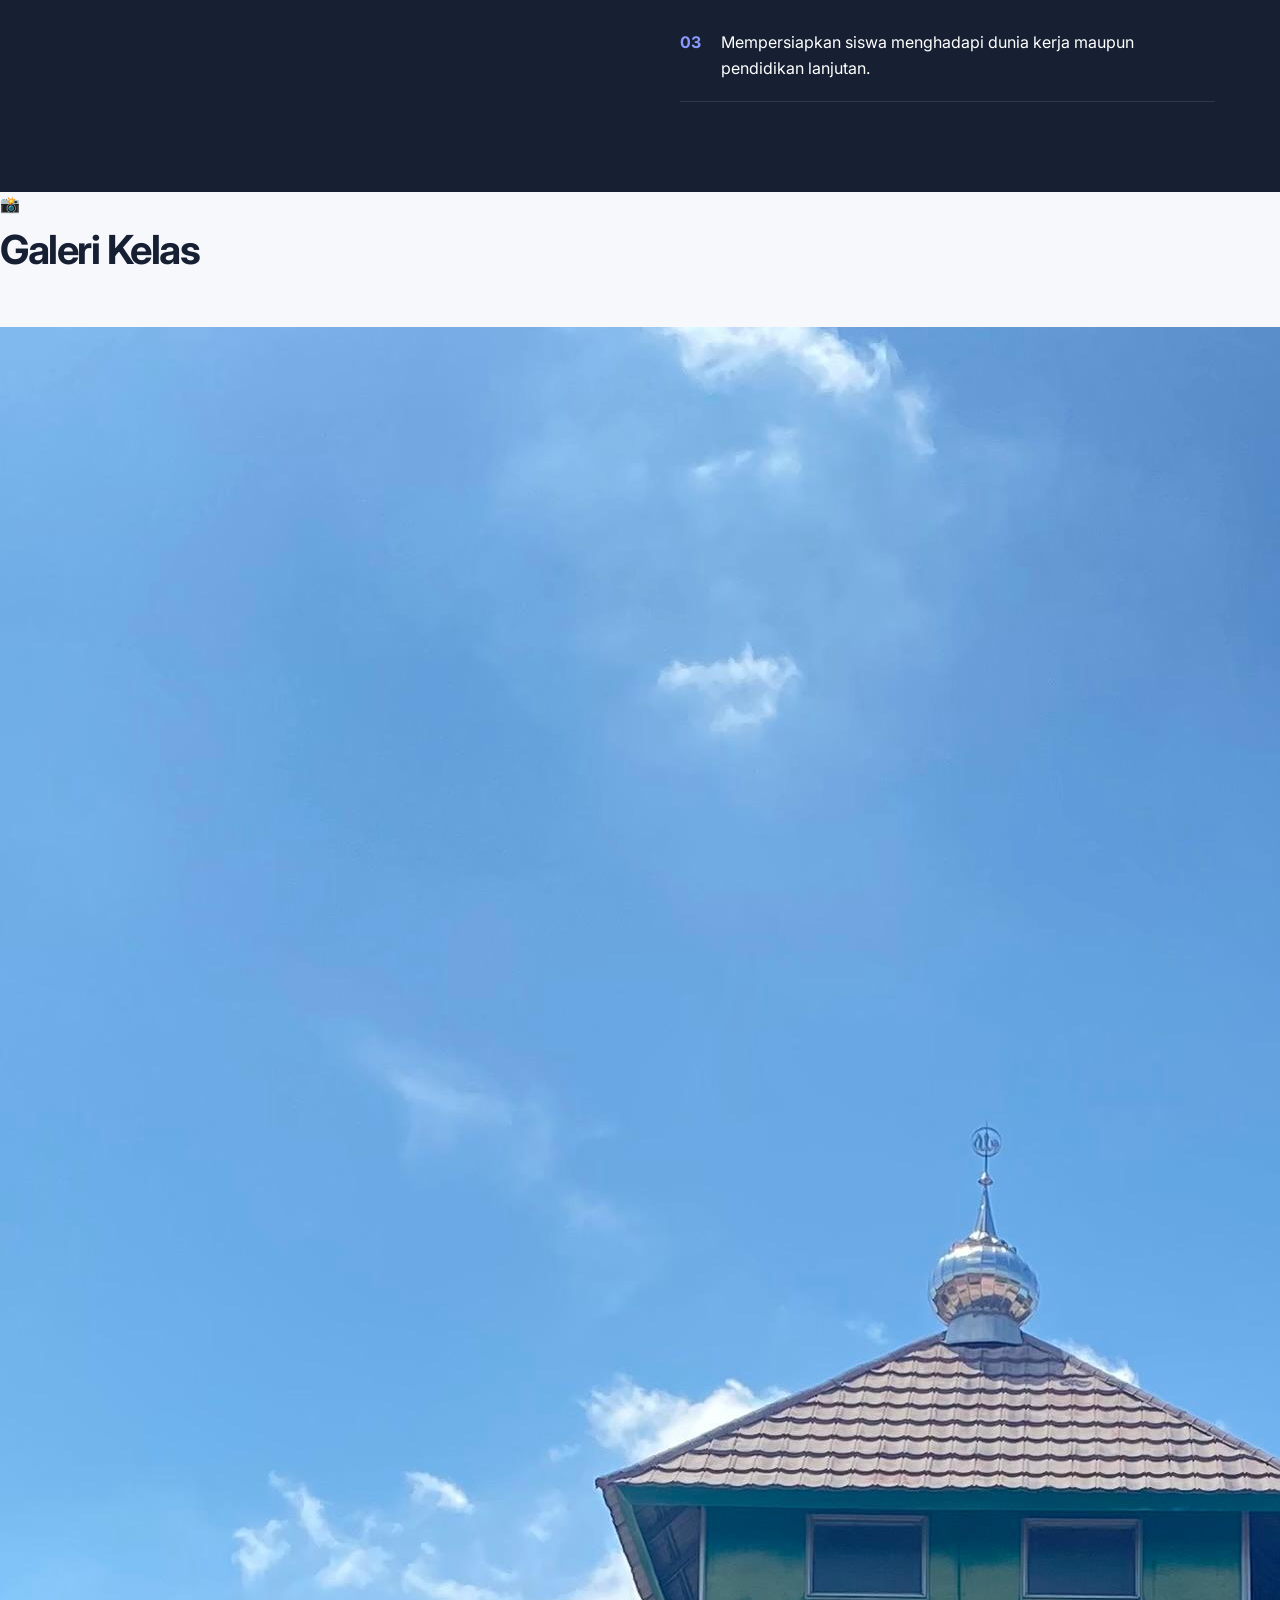
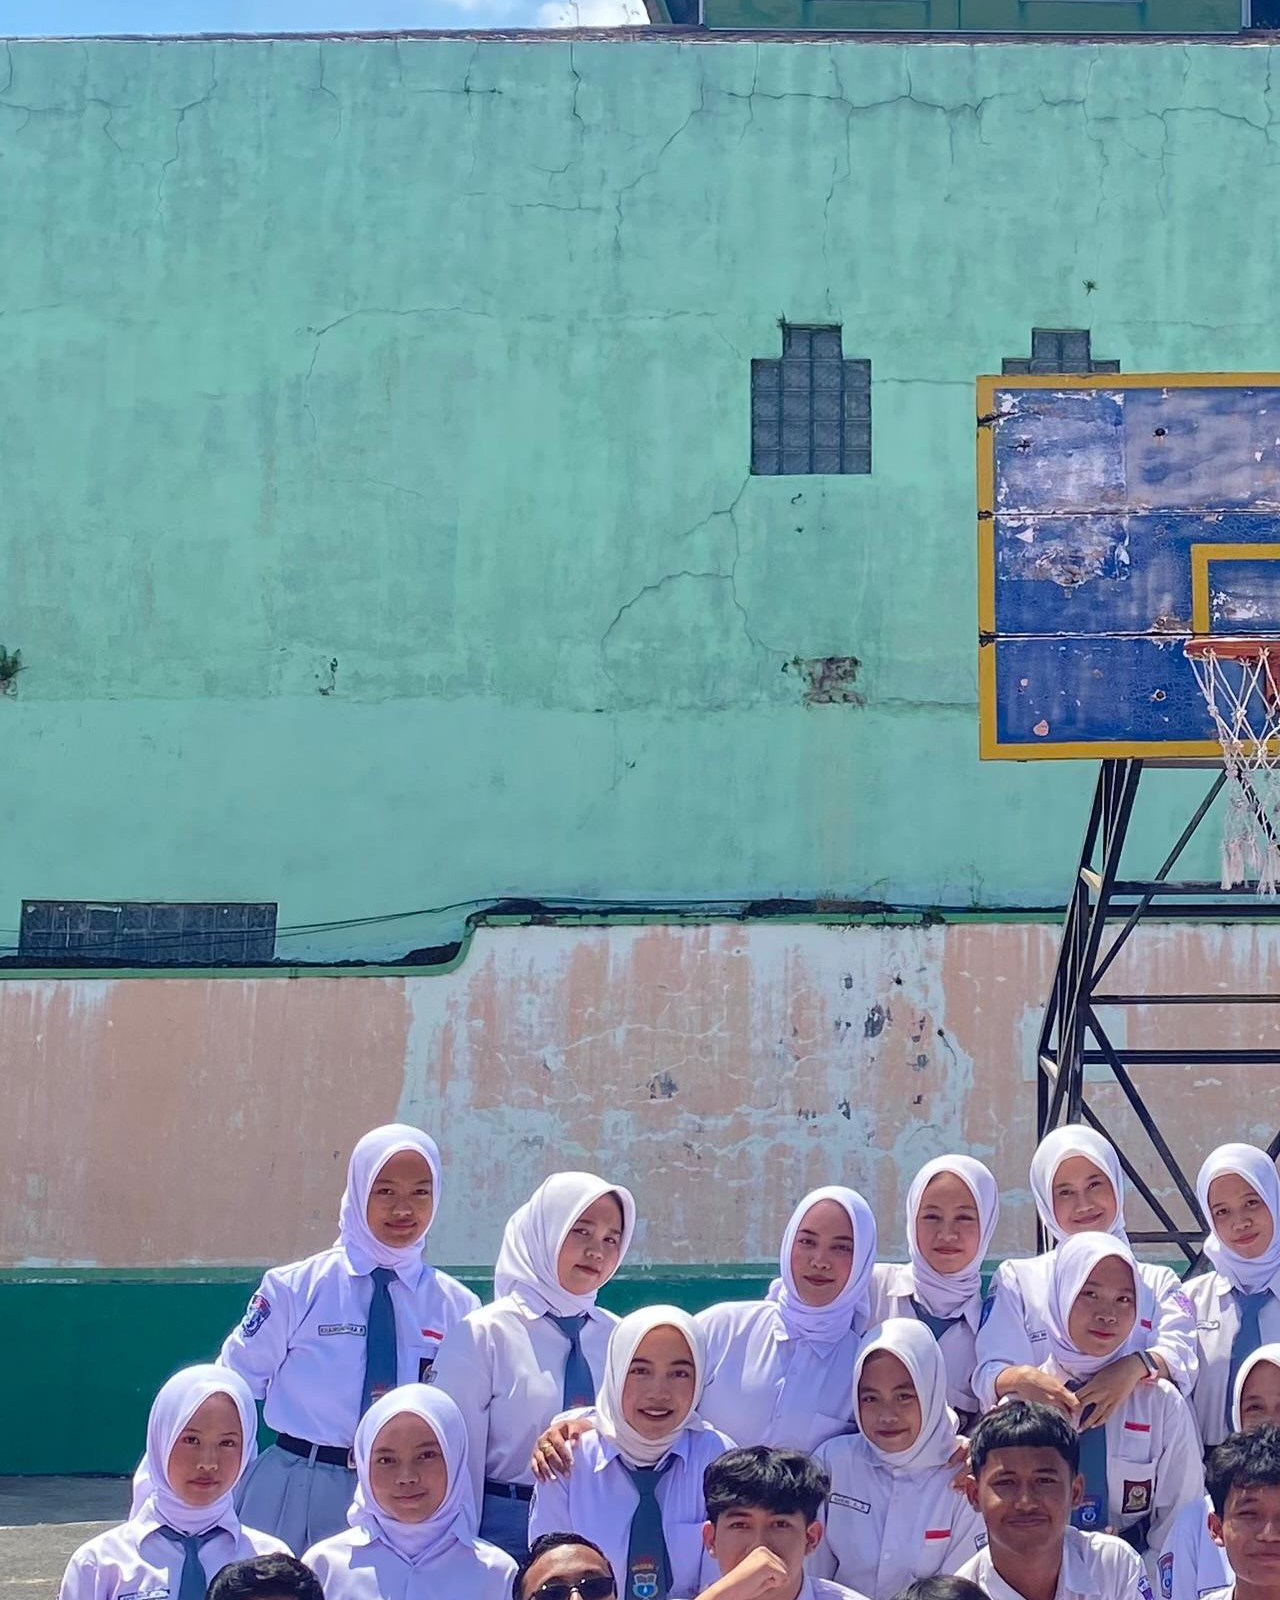
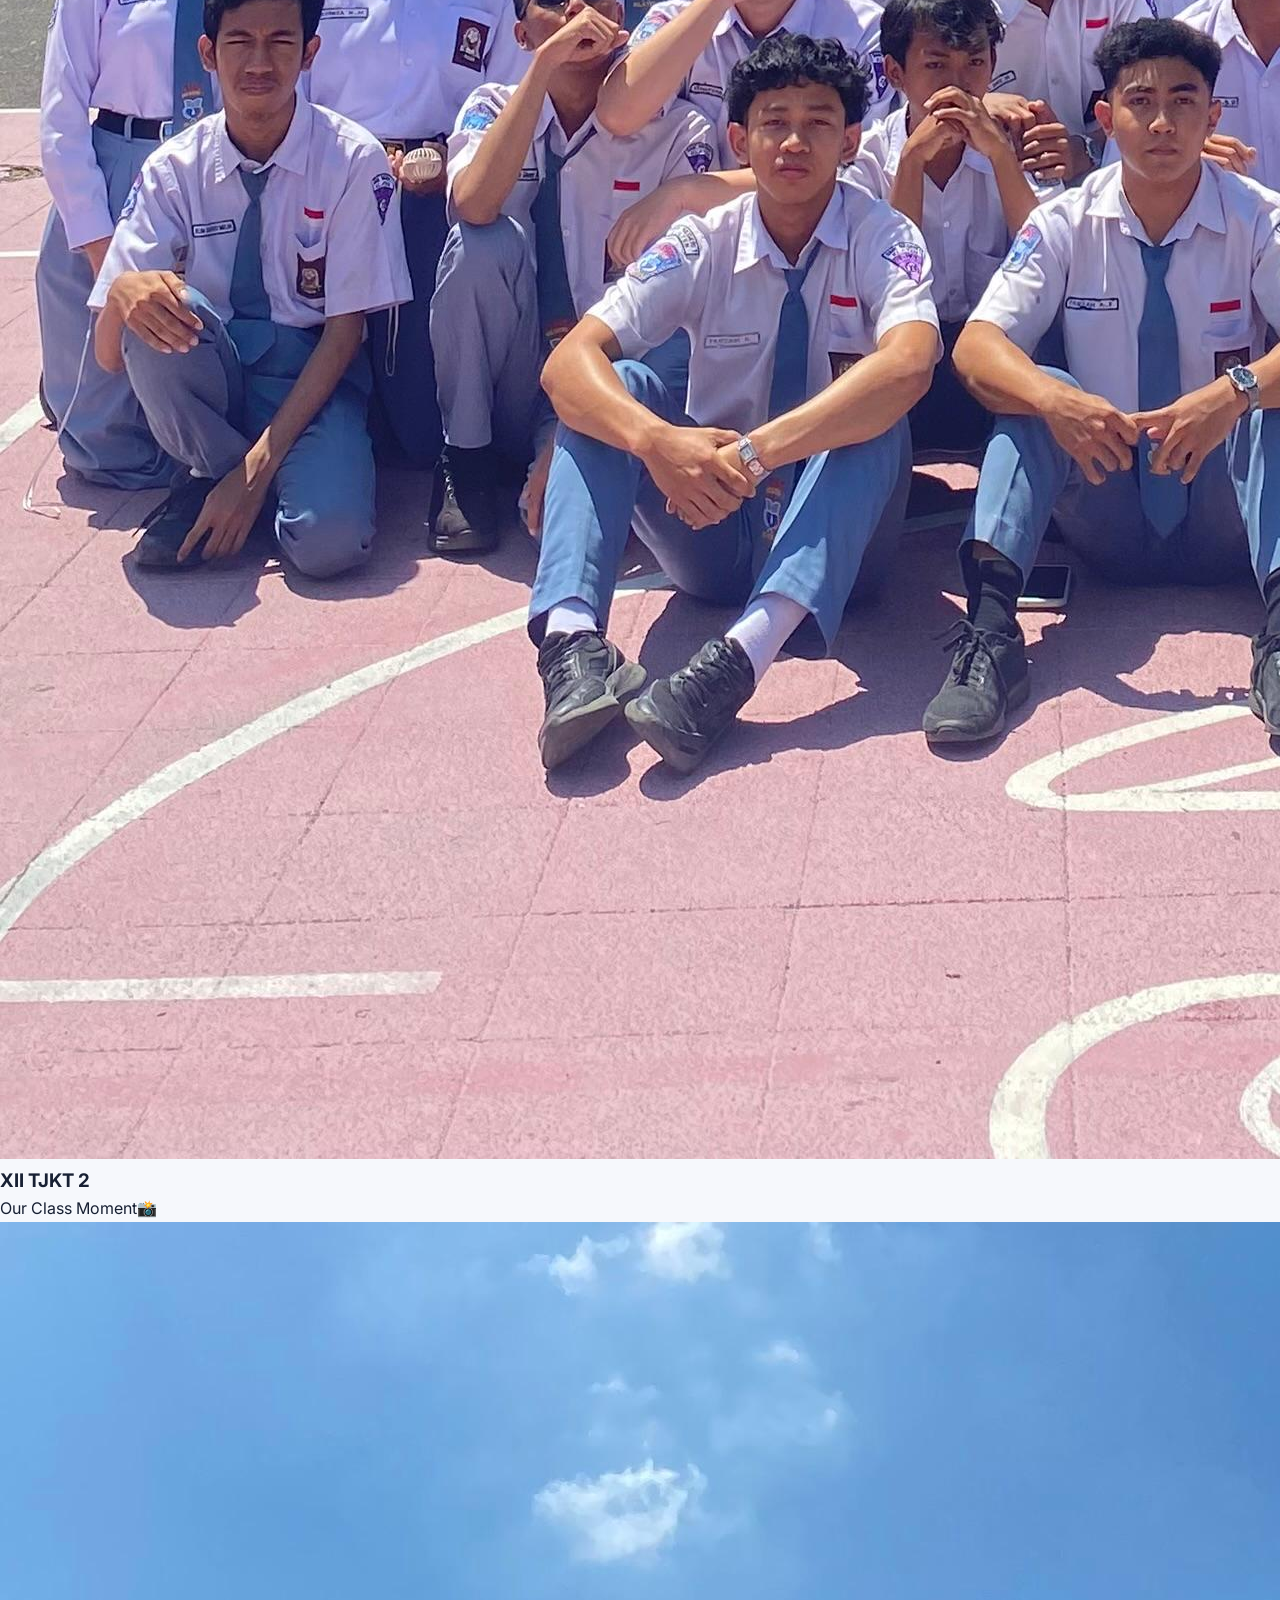
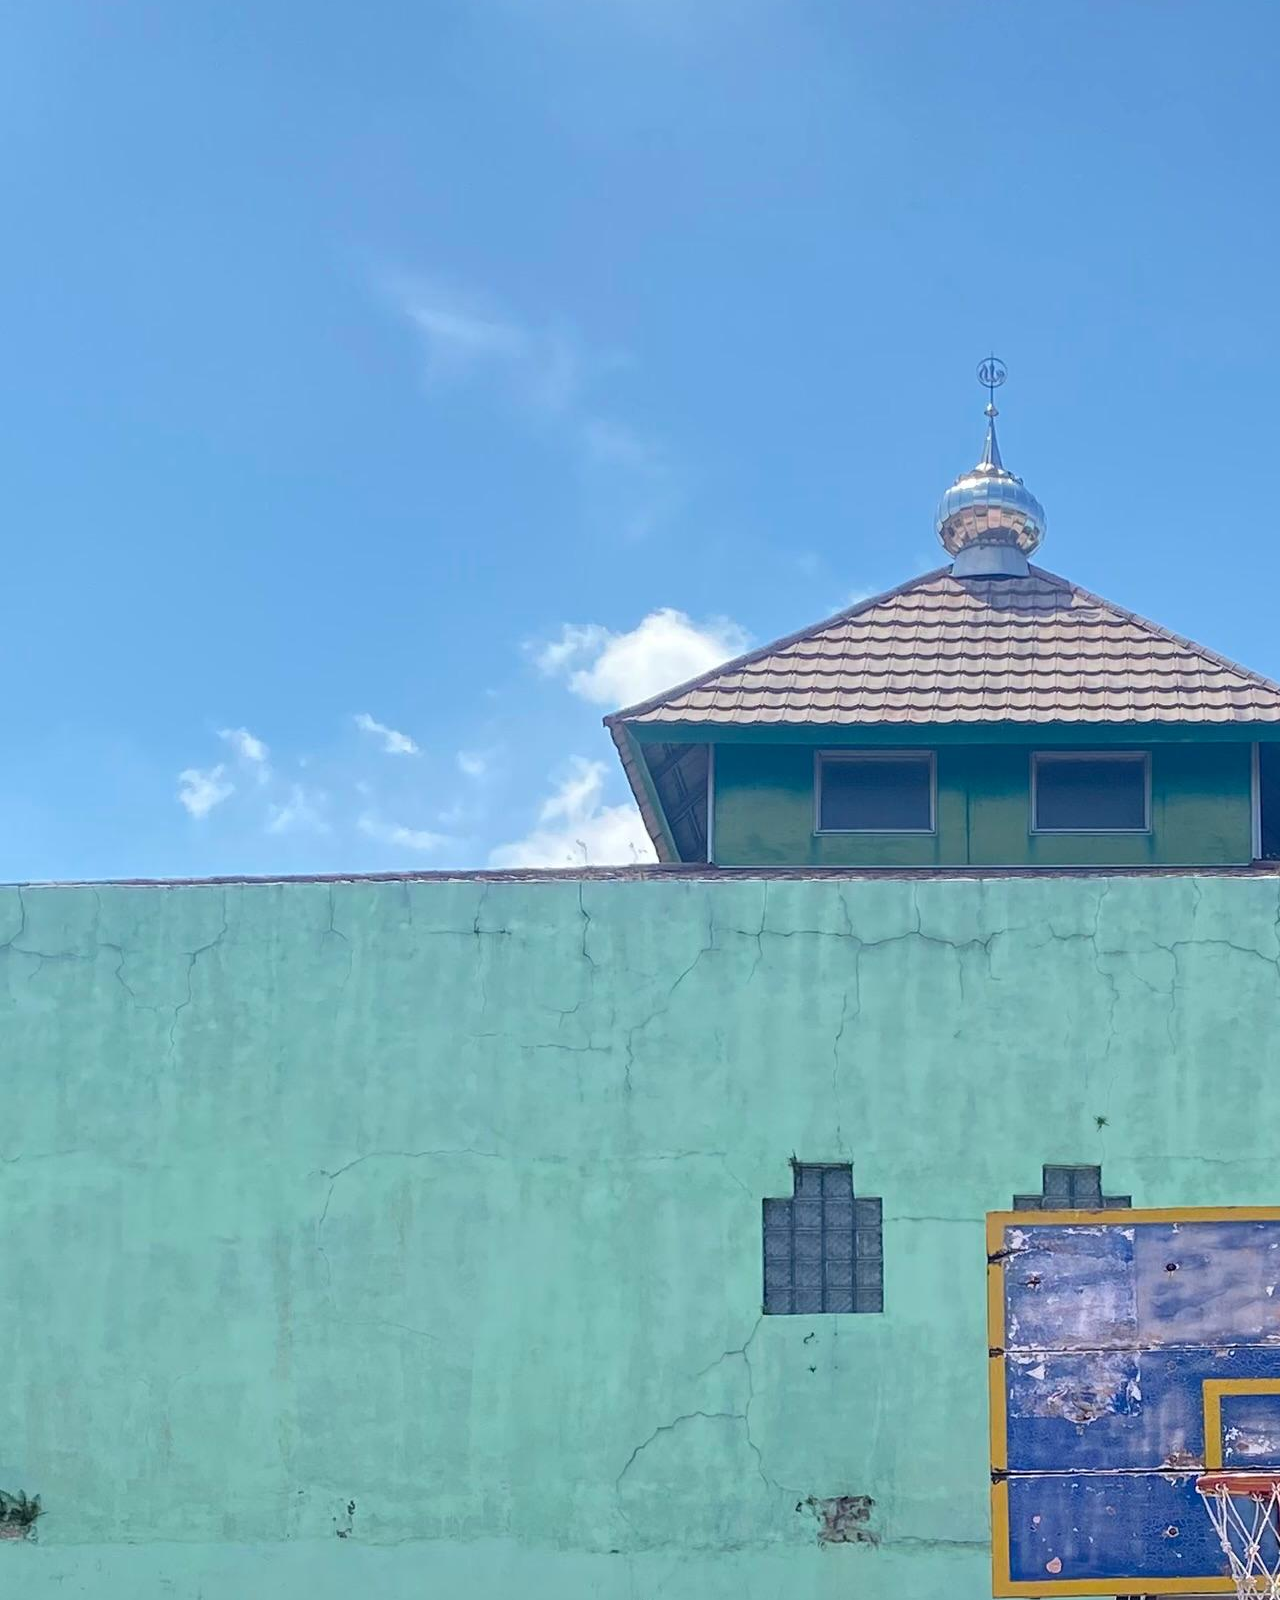
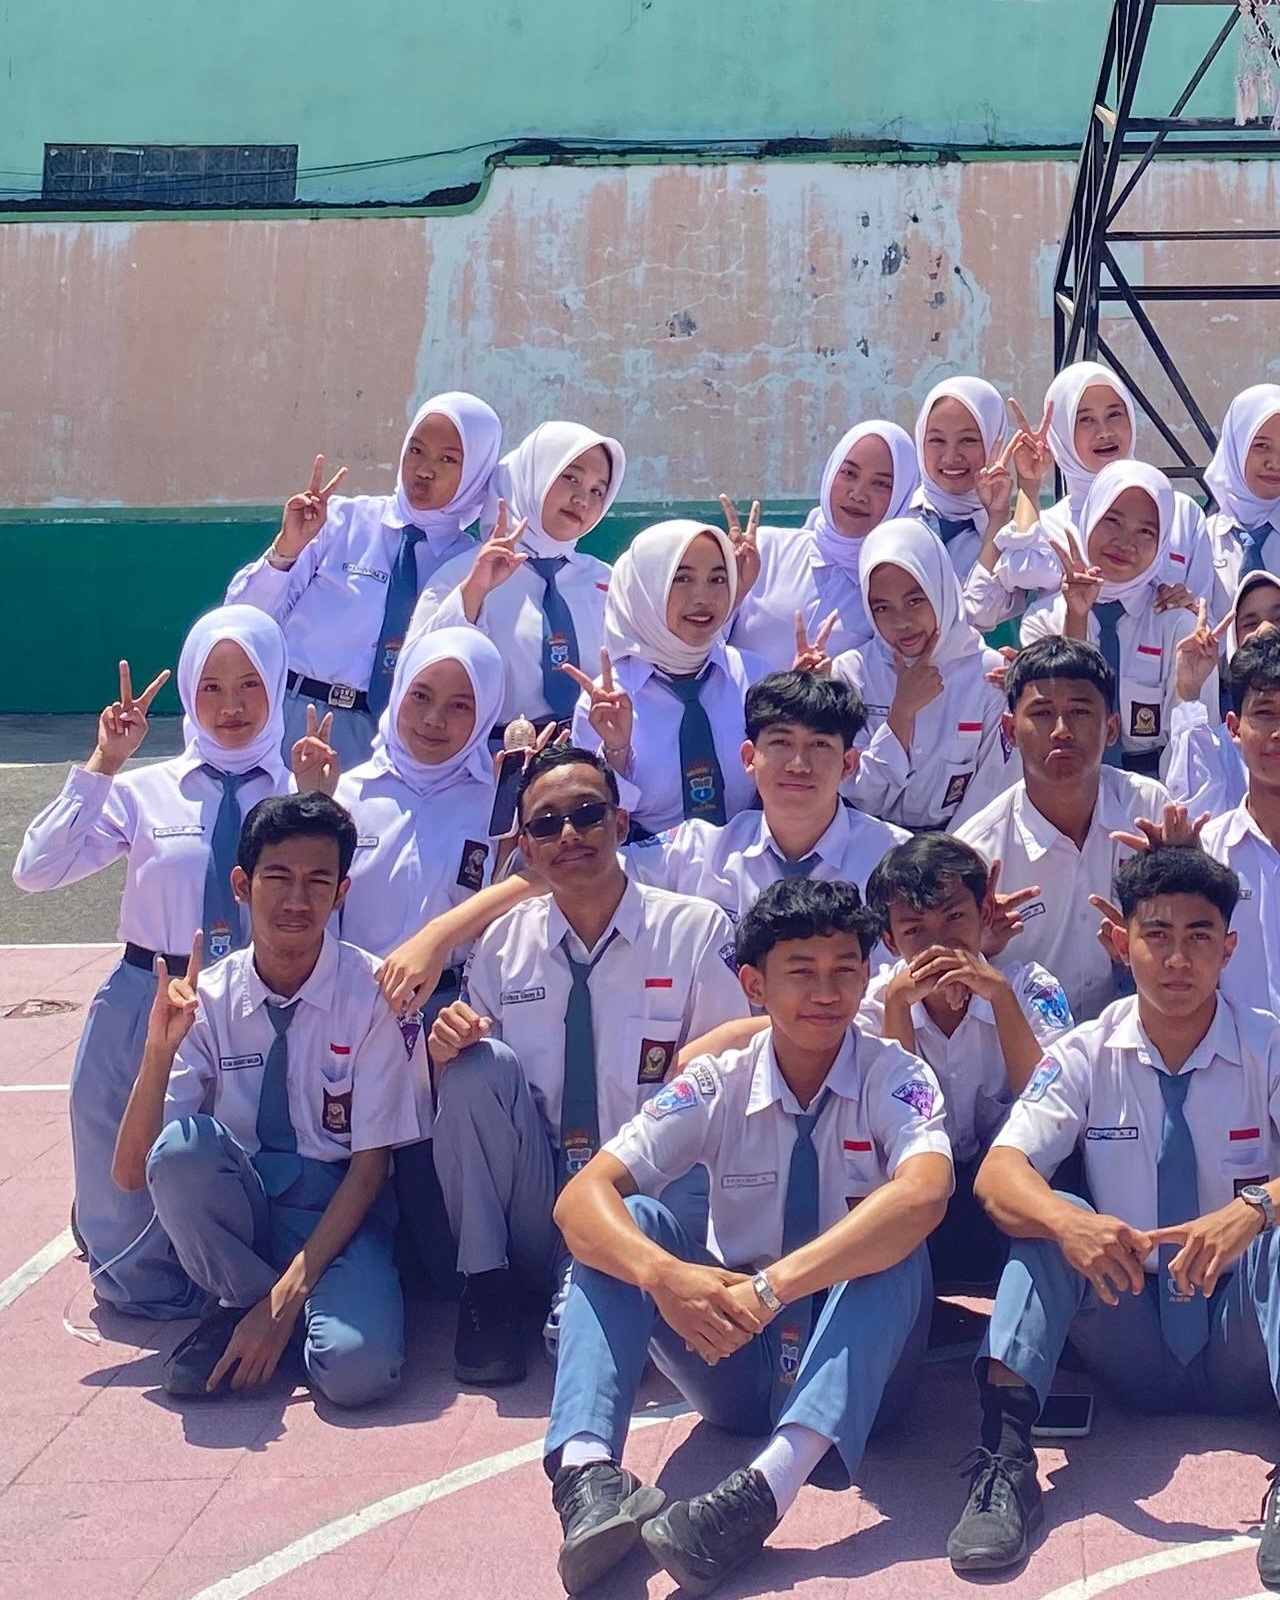
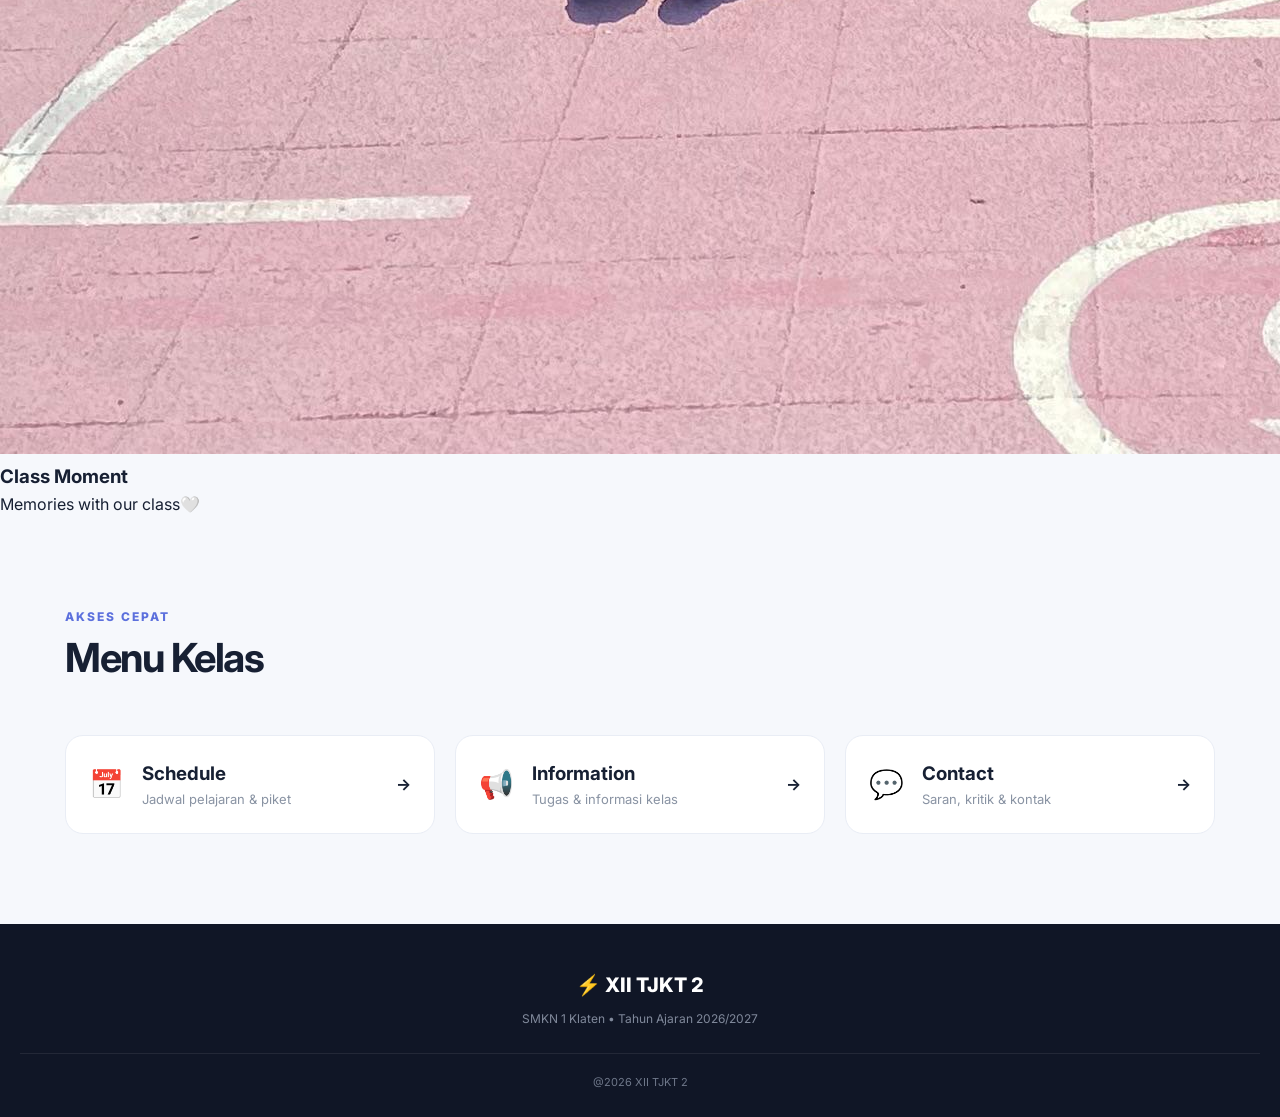
==== commit c4dfd66a: "Update index.html" ====
--- a/index.html
+++ b/index.html
@@ -154,7 +154,7 @@
         <!-- FOTO 1 -->
         <div class="polaroid polaroid-left">
             <div class="polaroid-photo">
-                <img src="img1.jpg" width="50" height="50" alt="Foto Kelas XII TJKT 2">
+                <img src="img1.jpg" alt="Foto Kelas XII TJKT 2">
             </div>
 
             <div class="polaroid-caption">
@@ -166,7 +166,7 @@
         <!-- FOTO 2 -->
         <div class="polaroid polaroid-right">
             <div class="polaroid-photo">
-                <img src="img2.jpg" width="50" height="50" alt="Foto Kegiatan XII TJKT 2">
+                <img src="img2.jpg" alt="Foto Kegiatan XII TJKT 2">
             </div>
 
             <div class="polaroid-caption">
--- a/css.css
+++ b/css.css
@@ -1063,8 +1063,8 @@
 
 .polaroid-photo img {
     width: 50%;
-    height: 50%;
-    object-fit: contain;
+    height: 300px;
+    object-fit: cover;
     display: block;
     transition: transform 0.5s ease;
 }
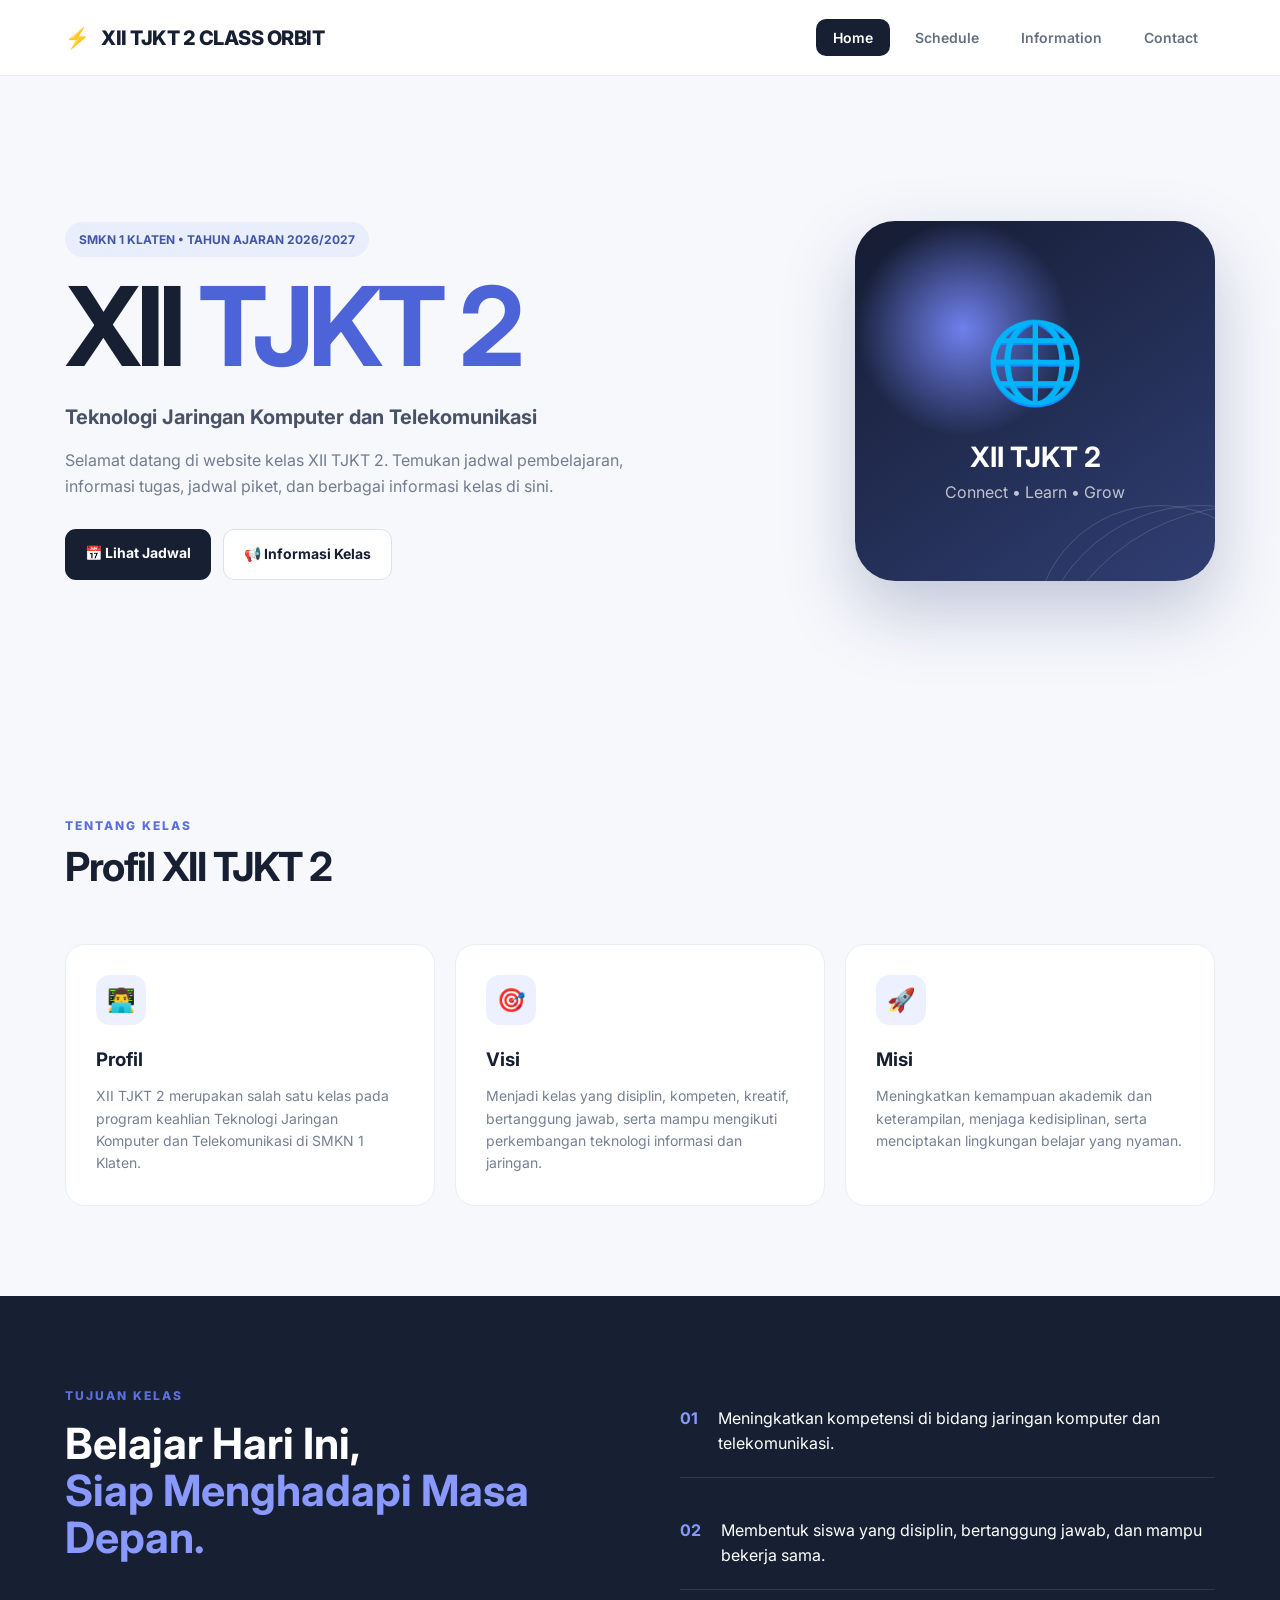
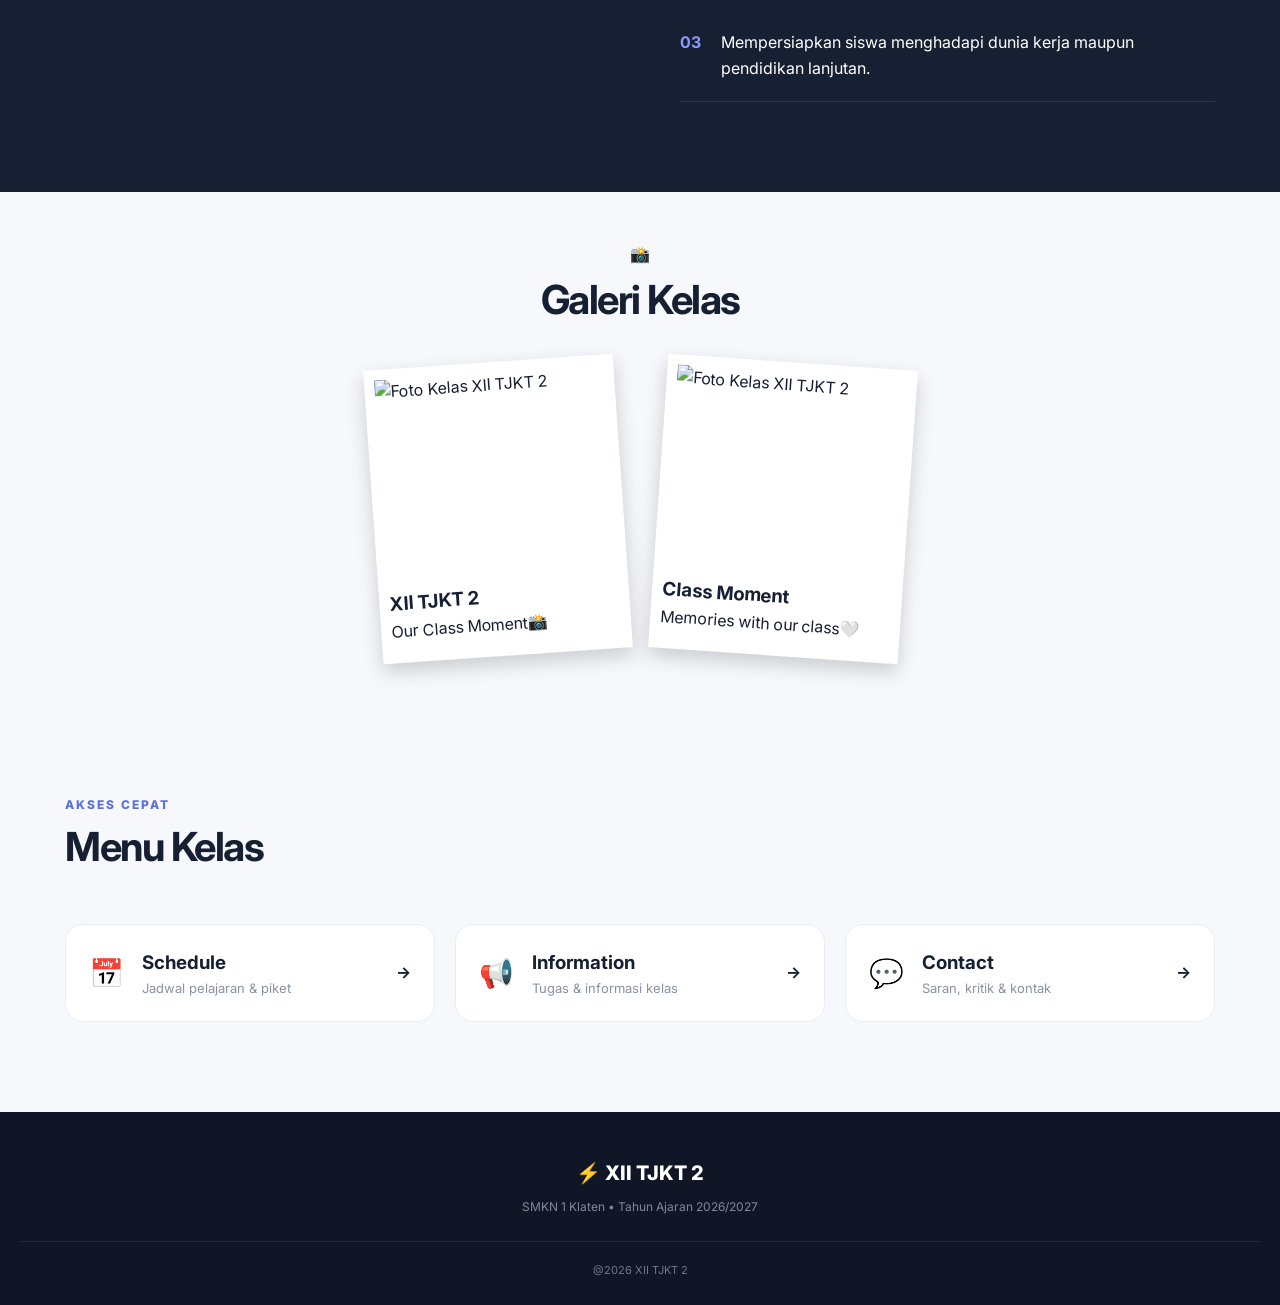
==== commit 1048ac18: "Add files via upload" ====
--- a/index.html
+++ b/index.html
@@ -154,7 +154,7 @@
         <!-- FOTO 1 -->
         <div class="polaroid polaroid-left">
             <div class="polaroid-photo">
-                <img src="img1.jpg" alt="Foto Kelas XII TJKT 2">
+                <img src="image/img1.jpg" alt="Foto Kelas XII TJKT 2">
             </div>
 
             <div class="polaroid-caption">
@@ -166,7 +166,7 @@
         <!-- FOTO 2 -->
         <div class="polaroid polaroid-right">
             <div class="polaroid-photo">
-                <img src="img2.jpg" alt="Foto Kegiatan XII TJKT 2">
+                <img src="image/img2.jpg" alt="Foto Kelas XII TJKT 2">
             </div>
 
             <div class="polaroid-caption">
@@ -229,4 +229,4 @@
 <script src="js.js"></script>
 
 </body>
-</html>
+</html>
--- a/css.css
+++ b/css.css
@@ -995,166 +995,71 @@
         padding: 25px;
     }
     
-    /* =========================
-   GALERI POLAROID
+}   
+/* =========================
+   GALERI KELAS
 ========================= */
 
 .class-gallery {
-    padding: 70px 5%;
-    max-width: 1100px;
-    margin: auto;
-}
-
-.section-title {
+    width: 100%;
+    padding: 50px 20px;
+    overflow: hidden;
+}
+
+.class-gallery .section-title {
     text-align: center;
-    margin-bottom: 45px;
-}
-
-.section-title span {
-    font-size: 32px;
-    display: block;
-    margin-bottom: 8px;
-}
-
-.section-title h2 {
-    font-size: 30px;
-    margin: 0 0 8px;
-}
-
-.section-title p {
-    margin: 0;
-    opacity: 0.7;
-    font-size: 15px;
-}
-
-
-/* AREA POLAROID */
+    margin-bottom: 30px;
+}
 
 .polaroid-gallery {
     display: flex;
     justify-content: center;
-    align-items: center;
-    gap: 55px;
-    flex-wrap: wrap;
-    padding: 20px;
-}
-
-
-/* POLAROID */
-
-.polaroid {
-    width: 330px;
-    padding: 15px 15px 25px;
+    align-items: flex-start;
+    gap: 35px;
+    width: 100%;
+}
+
+.class-gallery .polaroid {
+    width: 250px !important;
+    height: auto !important;
+    flex: 0 0 250px !important;
+    padding: 10px 10px 18px !important;
+    margin: 0 !important;
     background: white;
-    box-shadow: 0 15px 35px rgba(0, 0, 0, 0.20);
-    transition: all 0.35s ease;
-    position: relative;
-}
-
-
-/* FOTO */
-
-.polaroid-photo {
-    width: 100%;
-    height: 300px;
+    box-sizing: border-box;
+    box-shadow: 0 8px 20px rgba(0,0,0,.18);
+}
+
+.class-gallery .polaroid-photo {
+    width: 230px !important;
+    height: 210px !important;
     overflow: hidden;
-    background: #eee;
-}
-
-.polaroid-photo img {
-    width: 50%;
-    height: 300px;
-    object-fit: cover;
-    display: block;
-    transition: transform 0.5s ease;
-}
-
-
-/* TEKS */
-
-.polaroid-caption {
-    text-align: center;
-    padding-top: 15px;
-    color: #222;
-}
-
-.polaroid-caption h3 {
-    margin: 0 0 5px;
-    font-size: 20px;
-}
-
-.polaroid-caption p {
-    margin: 0;
-    font-size: 14px;
-    color: #666;
-}
-
-
-/* FOTO KIRI MIRING */
+}
+
+.class-gallery .polaroid-photo img {
+    display: block !important;
+    width: 230px !important;
+    height: 210px !important;
+    max-width: 230px !important;
+    object-fit: cover !important;
+}
 
 .polaroid-left {
     transform: rotate(-4deg);
 }
 
-
-/* FOTO KANAN MIRING */
-
 .polaroid-right {
     transform: rotate(4deg);
 }
 
 
-/* HOVER */
-
-.polaroid:hover {
-    transform: rotate(0deg) translateY(-12px) scale(1.04);
-    box-shadow: 0 25px 45px rgba(0, 0, 0, 0.28);
-    z-index: 5;
-}
-
-.polaroid:hover img {
-    transform: scale(1.06);
-}
-
-
-/* EFEK TAPE */
-
-.polaroid::before {
-    content: "";
-    position: absolute;
-    width: 80px;
-    height: 25px;
-    background: rgba(255, 235, 170, 0.75);
-    top: -12px;
-    left: 50%;
-    transform: translateX(-50%) rotate(-2deg);
-    z-index: 2;
-}
-
-
 /* HP */
 
 @media (max-width: 700px) {
 
-    .class-gallery {
-        padding: 50px 20px;
-    }
-
-    .section-title h2 {
-        font-size: 25px;
-    }
-
     .polaroid-gallery {
-        gap: 40px;
-    }
-
-    .polaroid {
-        width: 290px;
-    }
-
-    .polaroid-photo {
-        height: 270px;
-    }
-    
-}
-
+        flex-direction: column;
+        align-items: center;
+        gap: 30px;
+    }
+}
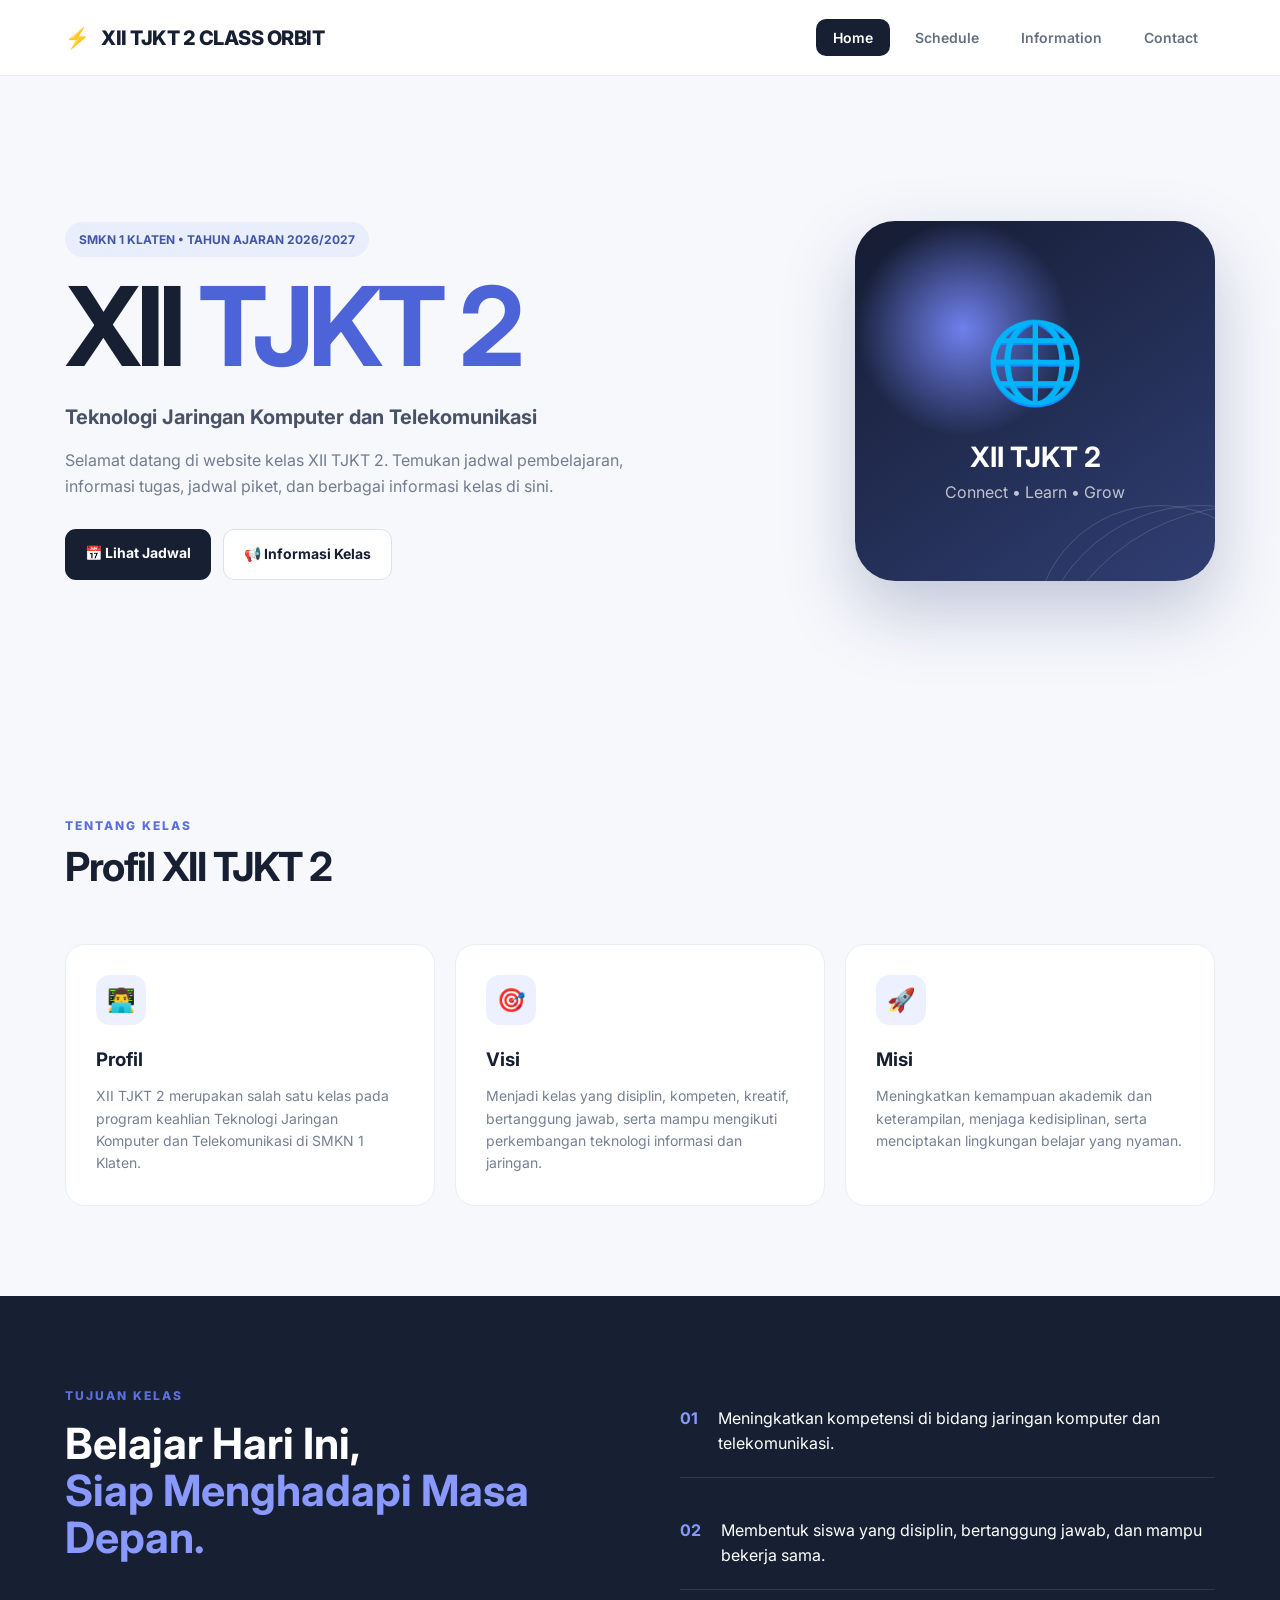
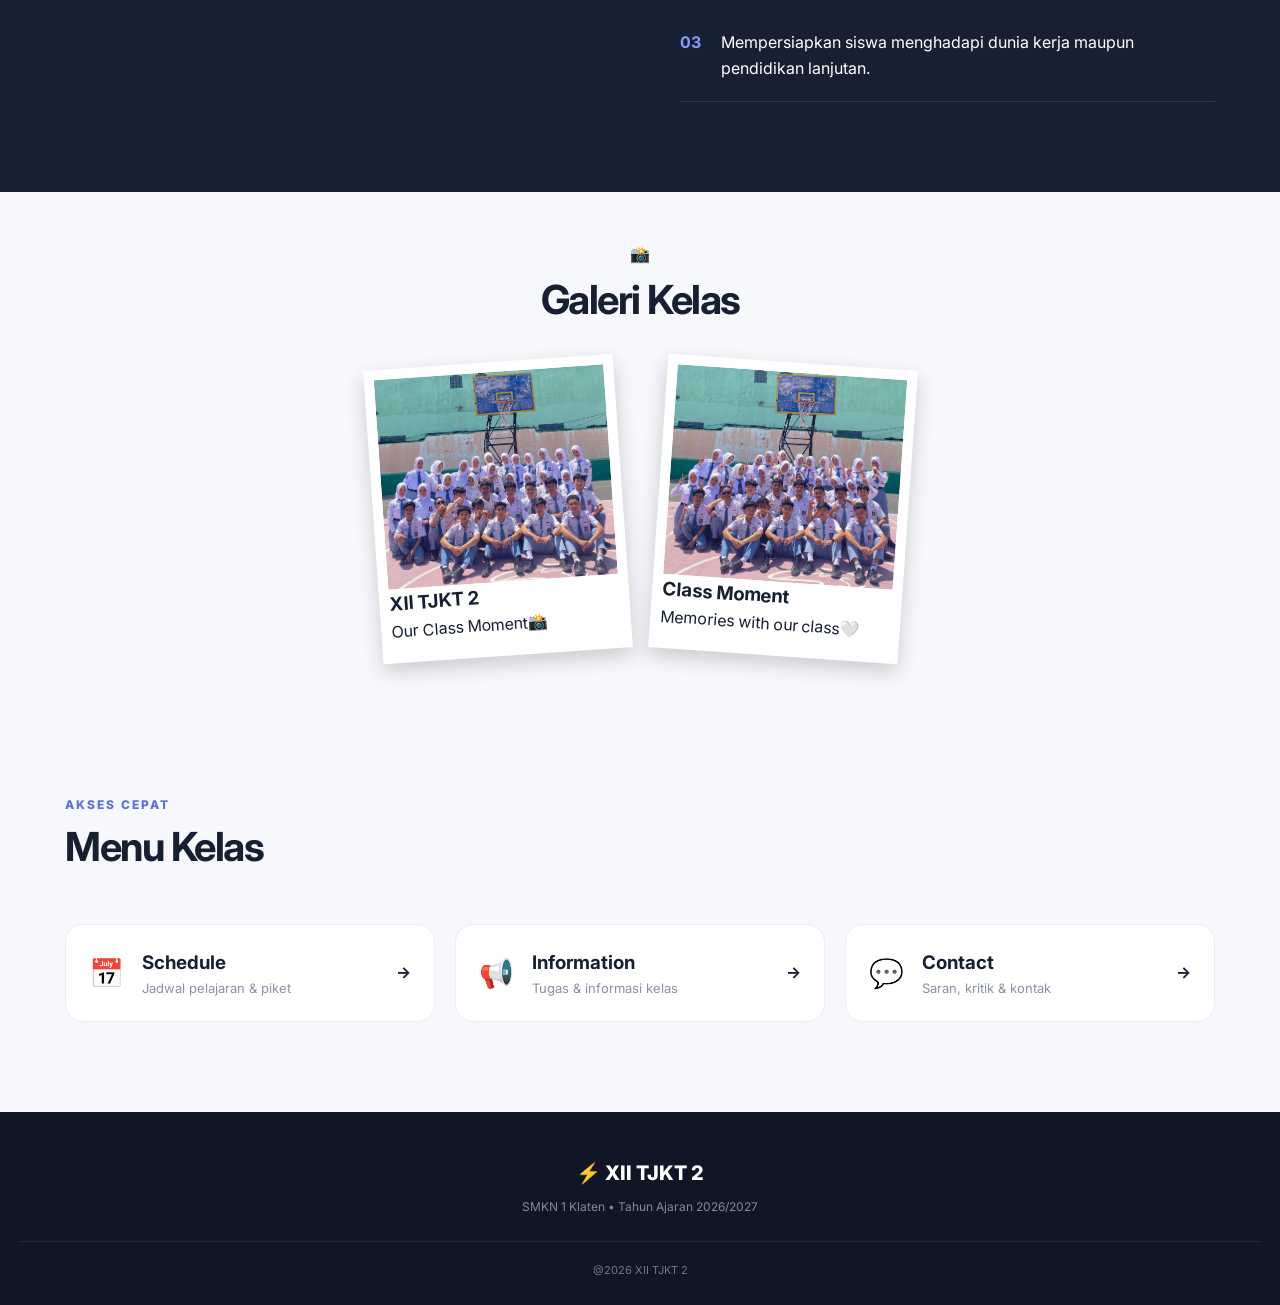
==== commit d137914a: "Update index.html" ====
--- a/index.html
+++ b/index.html
@@ -5,6 +5,9 @@
     <meta name="viewport" content="width=device-width, initial-scale=1.0">
     <title>XII TJKT 2 | SMKN 1 Klaten</title>
     <link rel="stylesheet" href="css.css">
+    
+    <link rel="shortcut icon" href="/favicon.ico" type="image/x-icon">
+    <link rel="icon" href="/favicon.ico" type="image/x-icon">
 </head>
 
 <body>
@@ -154,7 +157,7 @@
         <!-- FOTO 1 -->
         <div class="polaroid polaroid-left">
             <div class="polaroid-photo">
-                <img src="image/img1.jpg" alt="Foto Kelas XII TJKT 2">
+                <img src="Img1.jpg" alt="Foto Kelas XII TJKT 2">
             </div>
 
             <div class="polaroid-caption">
@@ -166,7 +169,7 @@
         <!-- FOTO 2 -->
         <div class="polaroid polaroid-right">
             <div class="polaroid-photo">
-                <img src="image/img2.jpg" alt="Foto Kelas XII TJKT 2">
+                <img src="Img2.jpg" alt="Foto Kelas XII TJKT 2">
             </div>
 
             <div class="polaroid-caption">
@@ -229,4 +232,4 @@
 <script src="js.js"></script>
 
 </body>
-</html>+</html>
